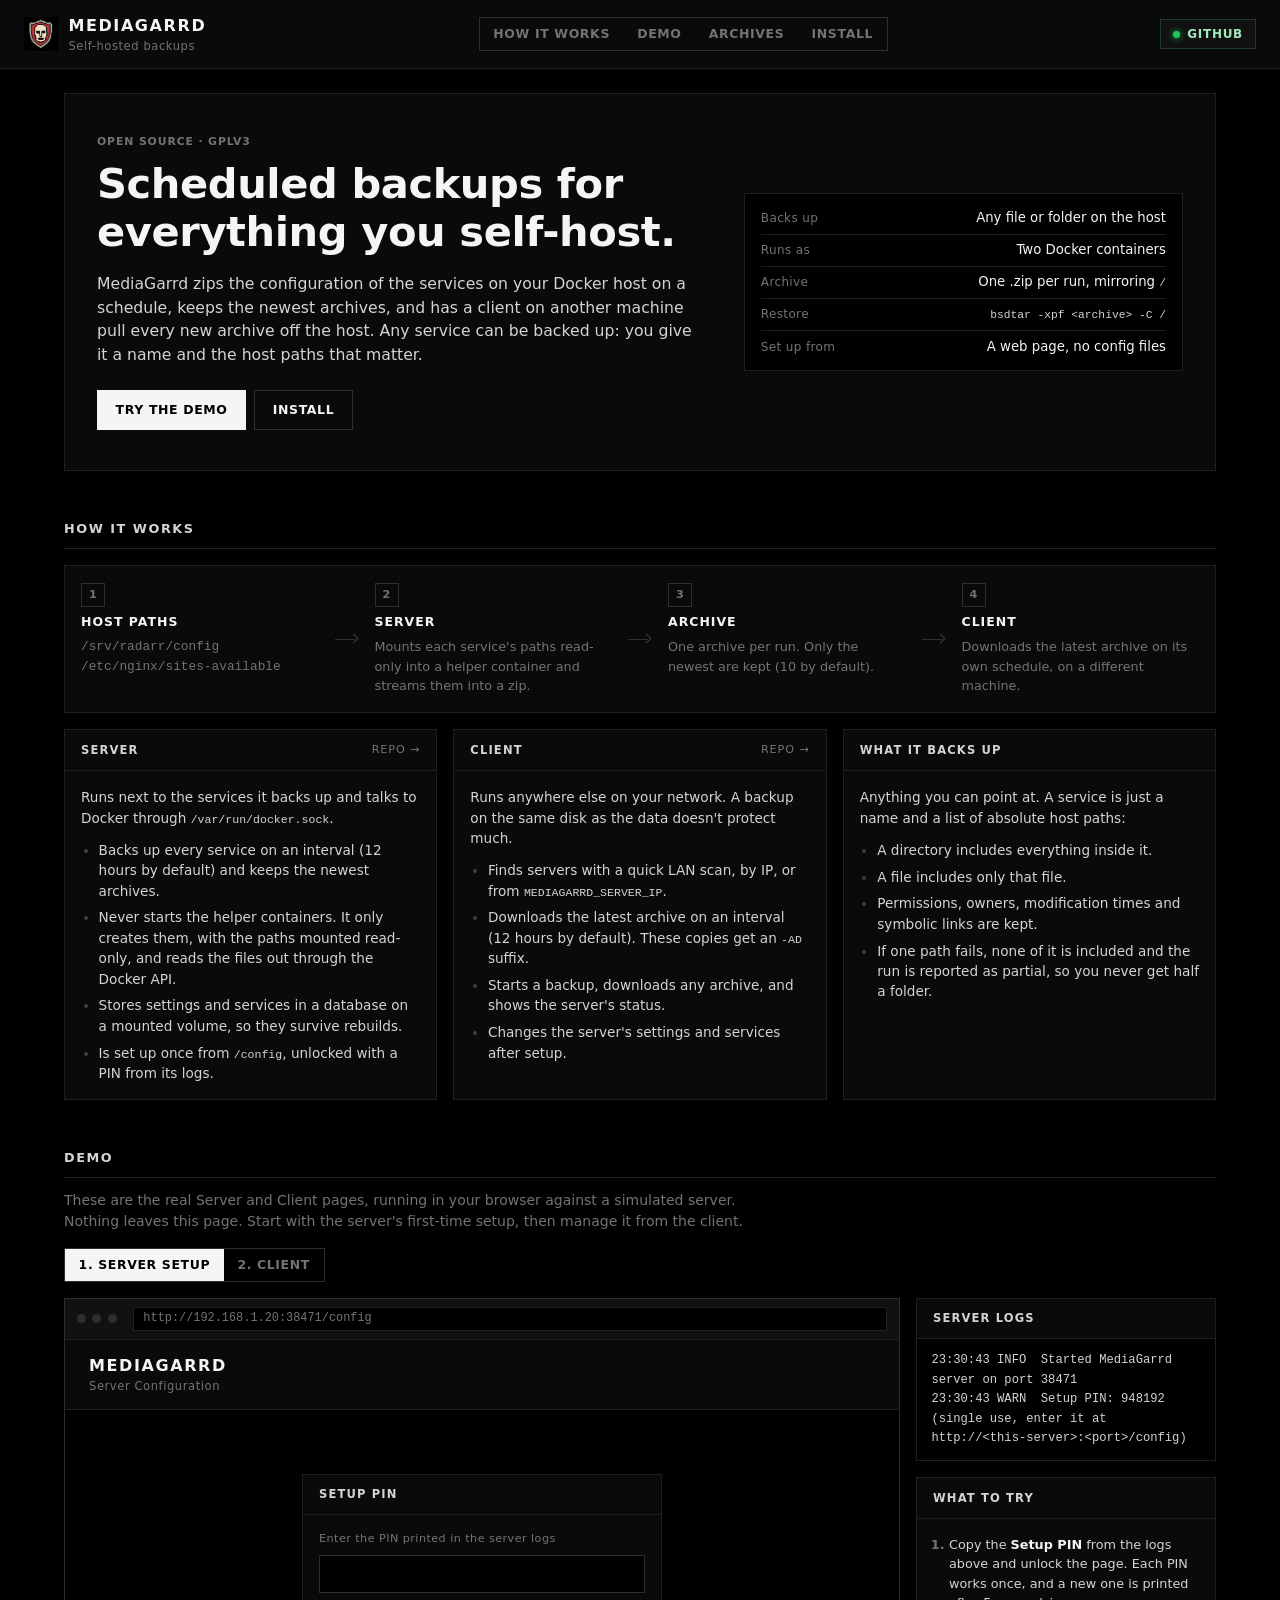
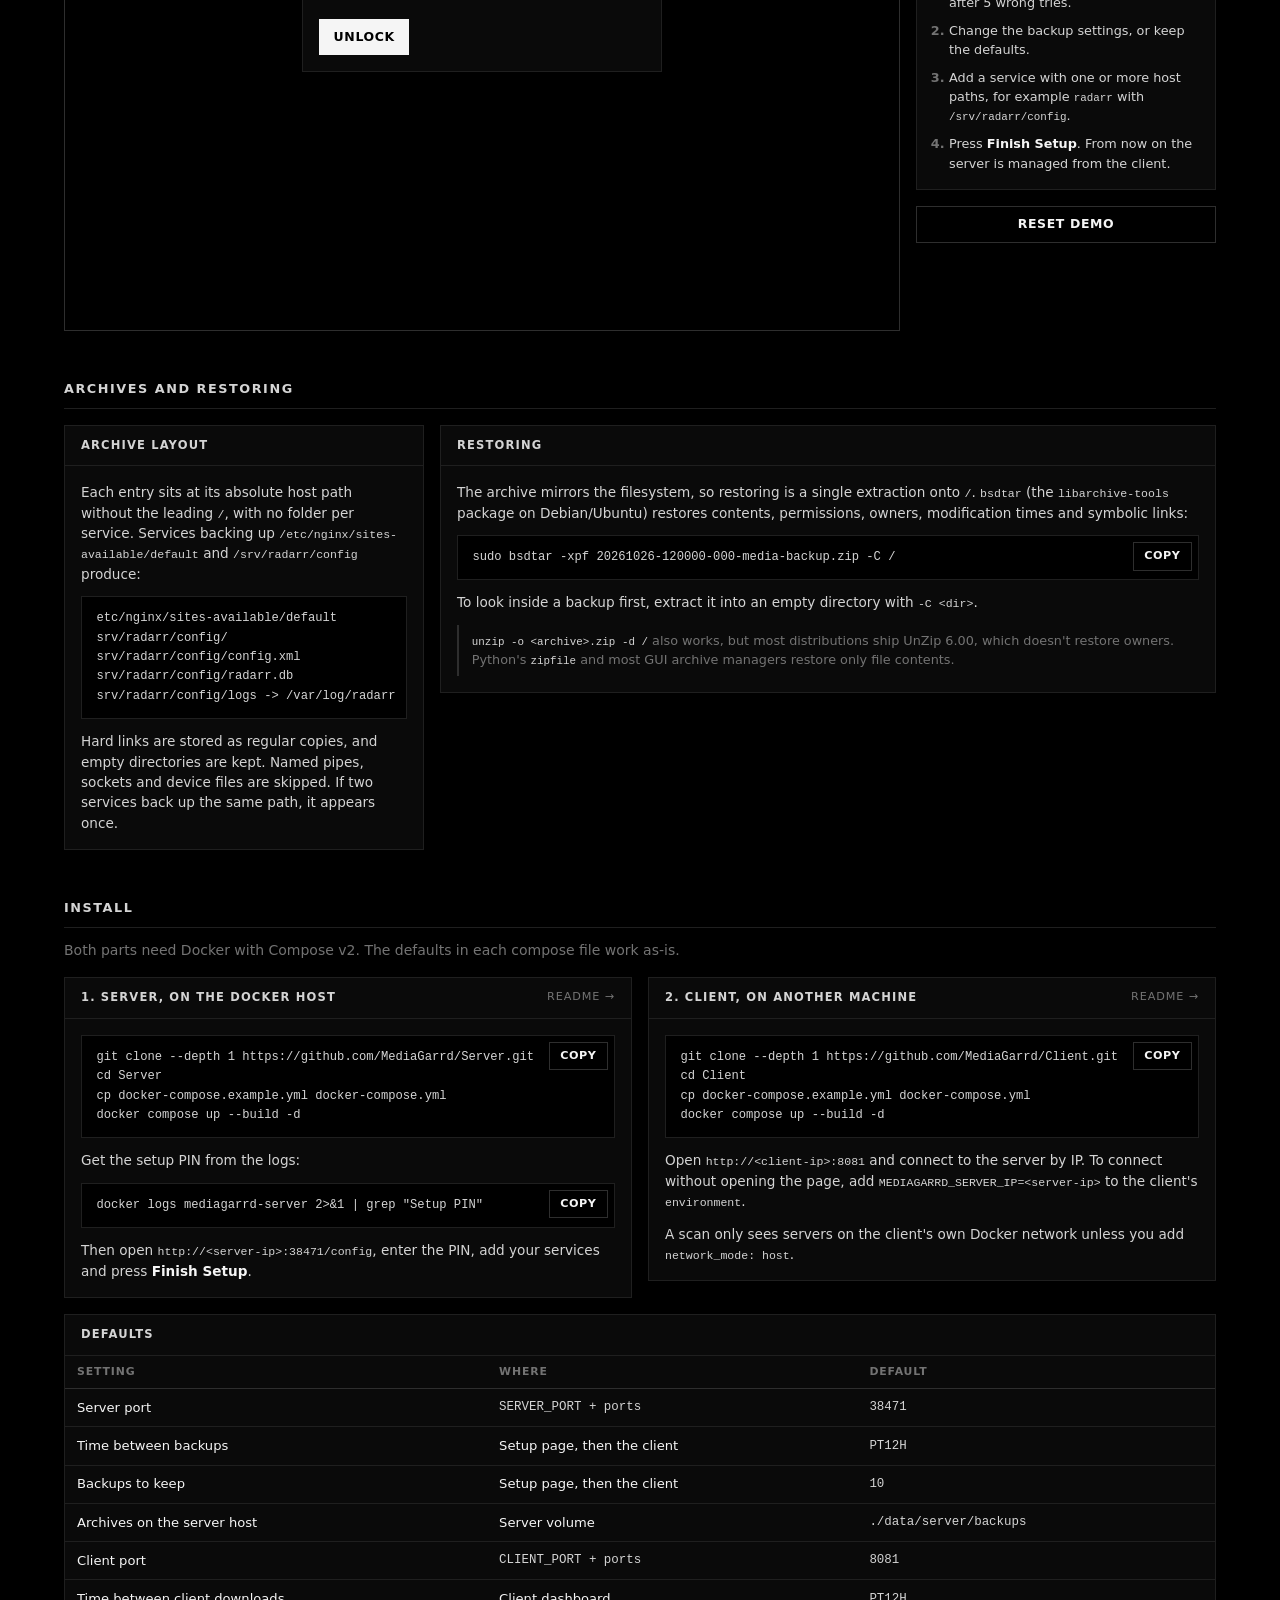
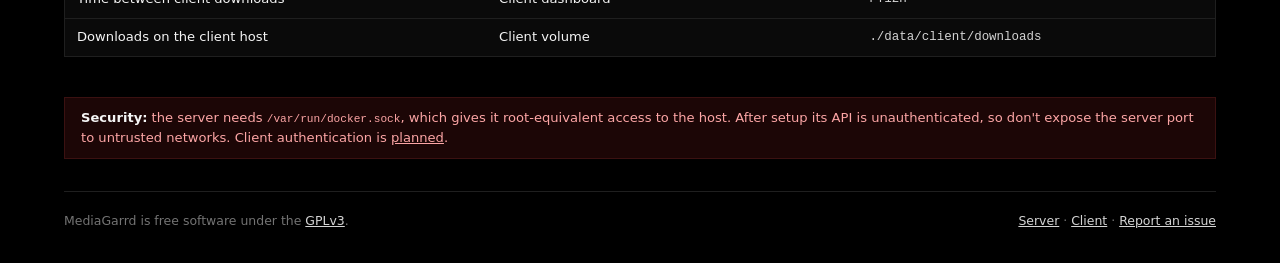
==== docs/index.html @ b9922e03 "Build out v1 of github page" ====
<!doctype html>
<html lang="en">
<head>
  <meta charset="UTF-8">
  <meta name="viewport" content="width=device-width, initial-scale=1.0">
  <title>MediaGarrd</title>
  <meta name="description" content="Scheduled, self-hosted backups for the services you run in Docker, with a client that pulls every archive off the host.">
  <link rel="icon" href="assets/mediagarrd_logo.png">
  <link rel="stylesheet" href="css/mediagarrd.css">
  <link rel="stylesheet" href="css/site.css">
  <script type="module" src="js/main.js"></script>
</head>
<body>
  <header class="topbar">
    <a class="brand brand-link" href="#top">
      <img class="brand-logo" src="assets/mediagarrd_logo.png" alt="">
      <span class="brand">
        <span class="brand-title">MediaGarrd</span>
        <span class="brand-sub">Self-hosted backups</span>
      </span>
    </a>
    <nav class="view-toggle site-nav" aria-label="Sections">
      <a href="#how">How it works</a>
      <a href="#demo">Demo</a>
      <a href="#archives">Archives</a>
      <a href="#install">Install</a>
    </nav>
    <a class="conn-badge ok" href="https://github.com/MediaGarrd">
      <span class="dot"></span>
      <span>GitHub</span>
    </a>
  </header>

  <div class="page" id="top">
    <section class="panel hero">
      <div class="hero-copy">
        <p class="section-label">Open source &middot; GPLv3</p>
        <h1>Scheduled backups for everything you self-host.</h1>
        <p class="lead">
          MediaGarrd zips the configuration of the services on your Docker host on a schedule, keeps the newest archives,
          and has a client on another machine pull every new archive off the host. Any service can be backed up:
          you give it a name and the host paths that matter.
        </p>
        <div class="button-row hero-actions">
          <a class="button" href="#demo">Try the demo</a>
          <a class="button ghost" href="#install">Install</a>
        </div>
      </div>
      <div class="hero-stats">
        <div class="stat-row"><span class="stat-key">Backs up</span><span class="stat-val">Any file or folder on the host</span></div>
        <div class="stat-row"><span class="stat-key">Runs as</span><span class="stat-val">Two Docker containers</span></div>
        <div class="stat-row"><span class="stat-key">Archive</span><span class="stat-val">One .zip per run, mirroring <code>/</code></span></div>
        <div class="stat-row"><span class="stat-key">Restore</span><span class="stat-val"><code>bsdtar -xpf &lt;archive&gt; -C /</code></span></div>
        <div class="stat-row"><span class="stat-key">Set up from</span><span class="stat-val">A web page, no config files</span></div>
      </div>
    </section>

    <h2 class="section-title" id="how">How it works</h2>
    <section class="panel flow" aria-label="Backup flow">
      <div class="flow-step">
        <span class="flow-index">1</span>
        <span class="flow-title">Host paths</span>
        <span class="flow-text td-mono">/srv/radarr/config<br>/etc/nginx/sites-available</span>
      </div>
      <div class="flow-arrow" aria-hidden="true"></div>
      <div class="flow-step">
        <span class="flow-index">2</span>
        <span class="flow-title">Server</span>
        <span class="flow-text">Mounts each service's paths read-only into a helper container and streams them into a zip.</span>
      </div>
      <div class="flow-arrow" aria-hidden="true"></div>
      <div class="flow-step">
        <span class="flow-index">3</span>
        <span class="flow-title">Archive</span>
        <span class="flow-text">One archive per run. Only the newest are kept (10 by default).</span>
      </div>
      <div class="flow-arrow" aria-hidden="true"></div>
      <div class="flow-step">
        <span class="flow-index">4</span>
        <span class="flow-title">Client</span>
        <span class="flow-text">Downloads the latest archive on its own schedule, on a different machine.</span>
      </div>
    </section>

    <div class="grid-3">
      <section class="panel">
        <div class="panel-header"><span class="panel-title">Server</span><a class="small-link" href="https://github.com/MediaGarrd/Server">Repo &rarr;</a></div>
        <div class="panel-body prose">
          <p>Runs next to the services it backs up and talks to Docker through <code>/var/run/docker.sock</code>.</p>
          <ul>
            <li>Backs up every service on an interval (12 hours by default) and keeps the newest archives.</li>
            <li>Never starts the helper containers. It only creates them, with the paths mounted read-only, and reads the files out through the Docker API.</li>
            <li>Stores settings and services in a database on a mounted volume, so they survive rebuilds.</li>
            <li>Is set up once from <code>/config</code>, unlocked with a PIN from its logs.</li>
          </ul>
        </div>
      </section>
      <section class="panel">
        <div class="panel-header"><span class="panel-title">Client</span><a class="small-link" href="https://github.com/MediaGarrd/Client">Repo &rarr;</a></div>
        <div class="panel-body prose">
          <p>Runs anywhere else on your network. A backup on the same disk as the data doesn't protect much.</p>
          <ul>
            <li>Finds servers with a quick LAN scan, by IP, or from <code>MEDIAGARRD_SERVER_IP</code>.</li>
            <li>Downloads the latest archive on an interval (12 hours by default). These copies get an <code>-AD</code> suffix.</li>
            <li>Starts a backup, downloads any archive, and shows the server's status.</li>
            <li>Changes the server's settings and services after setup.</li>
          </ul>
        </div>
      </section>
      <section class="panel">
        <div class="panel-header"><span class="panel-title">What it backs up</span></div>
        <div class="panel-body prose">
          <p>Anything you can point at. A service is just a name and a list of absolute host paths:</p>
          <ul>
            <li>A directory includes everything inside it.</li>
            <li>A file includes only that file.</li>
            <li>Permissions, owners, modification times and symbolic links are kept.</li>
            <li>If one path fails, none of it is included and the run is reported as partial, so you never get half a folder.</li>
          </ul>
        </div>
      </section>
    </div>

    <h2 class="section-title" id="demo">Demo</h2>
    <p class="section-intro">
      These are the real Server and Client pages, running in your browser against a simulated server. Nothing leaves this page.
      Start with the server's first-time setup, then manage it from the client.
    </p>

    <div class="demo-tabs view-toggle" role="tablist" aria-label="Demo">
      <button type="button" role="tab" data-demo-tab="setup" aria-pressed="true">1. Server Setup</button>
      <button type="button" role="tab" data-demo-tab="client" aria-pressed="false">2. Client</button>
    </div>

    <div class="demo-layout">
      <div class="demo-window">
        <div class="window-chrome"><span></span><span></span><span></span><code data-window-url>http://192.168.1.20:38471/config</code></div>

        <div class="demo-screen" data-demo="setup" id="setupDemo">
          <header class="topbar">
            <div class="brand">
              <span class="brand-title">MediaGarrd</span>
              <span class="brand-sub">Server Configuration</span>
            </div>
          </header>

          <div class="demo-body">
            <section class="panel pin-panel" data-pin>
              <div class="panel-header"><span class="panel-title">Setup PIN</span></div>
              <form class="panel-body">
                <div class="field-group">
                  <label class="field-label" for="pin">Enter the PIN printed in the server logs</label>
                  <input id="pin" name="pin" inputmode="numeric" autocomplete="off" pattern="[0-9]{6}" maxlength="6" title="The 6-digit PIN from the server logs" required>
                  <p class="note error-text" data-error></p>
                </div>
                <button type="submit">Unlock</button>
              </form>
            </section>

            <div data-setup-workspace hidden>
              <div class="banner" data-banner role="status"></div>
              <section class="panel" data-finished hidden>
                <div class="panel-body">
                  <p class="note">This is where the server's web page stops. From here on you manage it from the client, on another machine.</p>
                  <div class="button-row"><button type="button" data-open-client>Continue to the Client</button></div>
                </div>
              </section>
              <div class="workspace" data-setup-content>
                <div class="stack">
                  <section class="panel" data-settings></section>
                  <section class="panel" data-finish>
                    <div class="panel-header"><span class="panel-title">Finish Setup</span></div>
                    <div class="panel-body">
                      <p class="note">Once finished, this page is disabled. Later changes go through the API or the MediaGarrd Client.</p>
                      <div class="button-row"><button type="button">Finish Setup</button></div>
                    </div>
                  </section>
                </div>
                <section class="panel" data-services></section>
              </div>
            </div>
          </div>
        </div>

        <div class="demo-screen" data-demo="client" id="clientDemo" hidden>
          <header class="topbar">
            <div class="brand">
              <span class="brand-title">MediaGarrd</span>
              <span class="brand-sub">Client Dashboard</span>
            </div>
            <nav class="view-toggle" aria-label="View">
              <button type="button" data-view-link="dashboard" aria-pressed="true">Dashboard</button>
              <button type="button" data-view-link="config" aria-pressed="false">Server Config</button>
            </nav>
            <div class="conn-badge" data-badge>
              <span class="dot"></span>
              <span data-label>Not Connected</span>
            </div>
          </header>

          <div class="demo-body">
            <div class="banner" data-banner role="status"></div>

            <div class="workspace" data-view="dashboard">
              <section class="panel" data-connection>
                <div class="panel-header"><span class="panel-title">Server Connection</span></div>
                <form class="panel-body" data-ip-form>
                  <div class="section-label">Connect by IP</div>
                  <div class="field-group">
                    <div class="input-row-2">
                      <input name="ip" type="text" placeholder="192.168.1.20" aria-label="Server IP" required>
                      <input name="port" type="number" min="1" max="65535" placeholder="Port" aria-label="Server port">
                    </div>
                  </div>
                  <button type="submit" class="full">Connect to IP</button>
                </form>
                <div class="panel-body">
                  <div class="section-label">Known Servers</div>
                  <div class="field-group">
                    <select aria-label="Known servers" data-known></select>
                  </div>
                  <button type="button" class="full ghost" data-connect-known>Connect to Selected</button>
                </div>
                <div class="panel-body">
                  <div class="section-label">Network Discovery</div>
                  <button type="button" class="full ghost" data-discover>Scan Local Network</button>
                  <div class="scan-bar" aria-hidden="true" data-scan-bar><span></span></div>
                  <p class="note" data-scan-note>Last scan: not run yet.</p>
                </div>
              </section>

              <section class="panel" data-status>
                <div class="panel-header"><span class="panel-title">Server Status</span></div>
                <div class="panel-body">
                  <p class="empty-state" data-no-server>No server connected.</p>
                  <div data-details hidden>
                    <div class="server-url" data-url></div>
                    <div class="stat-row"><span class="stat-key">Backup Interval</span><span class="stat-val" data-interval>—</span></div>
                    <div class="stat-row"><span class="stat-key">Retention</span><span class="stat-val" data-retention>—</span></div>
                    <div class="stat-row"><span class="stat-key">State</span><span class="stat-val"><span class="tag" data-state>Idle</span></span></div>
                  </div>
                </div>
                <div class="panel-body">
                  <div class="section-label">Actions</div>
                  <div class="button-row">
                    <button type="button" class="action-btn" data-run>
                      <span class="btn-label">Run Backup Now</span>
                      <span class="btn-progress indeterminate" aria-hidden="true"></span>
                    </button>
                    <button type="button" class="ghost action-btn" data-pickup>
                      <span class="btn-label">Download Latest</span>
                      <span class="btn-progress" aria-hidden="true"><span class="btn-progress-fill"></span></span>
                    </button>
                  </div>
                </div>
                <form class="panel-body" data-pickup-form>
                  <div class="section-label">Client Pickup Interval</div>
                  <div class="field-group">
                    <label class="field-label" for="pickupMinutes">Minutes between automatic downloads of the latest backup</label>
                    <input id="pickupMinutes" name="minutes" type="number" min="1" step="1" value="720" required>
                  </div>
                  <button type="submit" class="full ghost">Save Pickup Interval</button>
                </form>
              </section>

              <section class="panel wide" data-backups>
                <div class="panel-header">
                  <span class="panel-title">Backup Archives</span>
                  <button type="button" class="ghost small" data-refresh>Refresh</button>
                </div>
                <div class="table-scroll">
                  <table>
                    <thead>
                      <tr>
                        <th class="sortable" data-sort-key="fileName">File <span class="sort-indicator"></span></th>
                        <th class="sortable" data-sort-key="sizeBytes">Size <span class="sort-indicator"></span></th>
                        <th class="sortable" data-sort-key="createdAt">Created <span class="sort-indicator"></span></th>
                        <th class="actions-cell">Get</th>
                      </tr>
                    </thead>
                    <tbody></tbody>
                  </table>
                </div>
                <p class="empty-state" data-empty>No backups loaded. Connect to a server to view archives.</p>
              </section>
            </div>

            <div data-view="config" hidden>
              <section class="panel" data-unavailable hidden>
                <p class="empty-state" data-reason></p>
              </section>
              <div class="workspace" data-config-content hidden>
                <section class="panel" data-settings></section>
                <section class="panel" data-services></section>
              </div>
            </div>
          </div>
        </div>
      </div>

      <aside class="demo-side">
        <section class="panel">
          <div class="panel-header"><span class="panel-title">Server Logs</span></div>
          <pre class="terminal" data-log></pre>
        </section>
        <section class="panel">
          <div class="panel-header"><span class="panel-title">What to try</span></div>
          <ol class="panel-body steps" data-steps="setup">
            <li>Copy the <strong>Setup PIN</strong> from the logs above and unlock the page. Each PIN works once, and a new one is printed after 5 wrong tries.</li>
            <li>Change the backup settings, or keep the defaults.</li>
            <li>Add a service with one or more host paths, for example <code>radarr</code> with <code>/srv/radarr/config</code>.</li>
            <li>Press <strong>Finish Setup</strong>. From now on the server is managed from the client.</li>
          </ol>
          <ol class="panel-body steps" data-steps="client" hidden>
            <li>Press <strong>Scan Local Network</strong>, or connect to <code>192.168.1.20</code> by IP.</li>
            <li><strong>Run Backup Now</strong> and watch a new archive appear.</li>
            <li>Download an archive with <strong>&darr;</strong> or <strong>Download Latest</strong>.</li>
            <li>Open <strong>Server Config</strong> to change settings or services after setup.</li>
            <li>Skip ahead in time below to see scheduled backups and pickups.</li>
          </ol>
        </section>
        <section class="panel" data-example-setup hidden>
          <div class="panel-header"><span class="panel-title">Server Not Set Up</span></div>
          <div class="panel-body">
            <p class="note">The server only accepts changes from the client after its first-time setup. Finish it in step 1, or skip it:</p>
            <div class="button-row"><button type="button" class="ghost">Use Example Setup</button></div>
          </div>
        </section>
        <section class="panel" data-client-only hidden>
          <div class="panel-header">
            <span class="panel-title">Client Downloads</span>
            <button type="button" class="ghost small" data-fast-forward>Skip 12 Hours</button>
          </div>
          <div class="panel-body">
            <p class="note downloads-path">/var/lib/mediagarrd/downloads</p>
            <ul class="downloads td-mono" data-downloads></ul>
          </div>
        </section>
        <button type="button" class="ghost full" data-reset>Reset Demo</button>
      </aside>
    </div>

    <template id="settingsTemplate">
      <div class="panel-header"><span class="panel-title">Backup Settings</span></div>
      <form class="panel-body">
        <div class="field-group">
          <label class="field-label">Backup location inside the server container
            <input name="backupLocation" pattern="/.*" title="An absolute path starting with /" required>
          </label>
          <p class="note">Must be on a mounted volume, otherwise archives are lost when the server container is recreated.</p>
        </div>
        <div class="field-group">
          <label class="field-label">Hours between backups
            <input name="intervalHours" type="number" min="0.25" step="0.25" required>
          </label>
        </div>
        <div class="field-group">
          <label class="field-label">Backups to keep
            <input name="retentionCount" type="number" min="1" step="1" required>
          </label>
        </div>
        <div class="button-row"><button type="submit">Save Settings</button></div>
      </form>
    </template>

    <template id="servicesTemplate">
      <div class="panel-header"><span class="panel-title" data-form-title>Add Service</span></div>
      <form class="panel-body">
        <div class="field-group">
          <label class="field-label">Name
            <input name="name" placeholder="radarr" pattern="[A-Za-z0-9][A-Za-z0-9_.\-]{0,63}" title="Up to 64 letters, digits, '.', '_' or '-', starting with a letter or digit" required>
          </label>
        </div>
        <div class="field-group">
          <span class="field-label">Host paths to back up</span>
          <div class="field-group" data-paths></div>
          <button type="button" class="ghost" data-add-path>+ Add Path</button>
        </div>
        <div class="button-row">
          <button type="submit">Save Service</button>
          <button type="button" class="ghost" data-cancel hidden>Cancel</button>
        </div>
      </form>
      <div class="panel-header"><span class="panel-title">Configured Services</span></div>
      <div class="table-scroll">
        <table>
          <thead><tr><th>Name</th><th>Paths</th><th></th></tr></thead>
          <tbody></tbody>
        </table>
      </div>
      <p class="empty-state" data-empty>No services configured yet.</p>
    </template>

    <template id="pathTemplate">
      <div class="input-row">
        <input name="path" placeholder="/srv/appdata/radarr/config" pattern="/.+" title="An absolute host path starting with /" aria-label="Host path" required>
        <button type="button" class="ghost" title="Remove path">&times;</button>
      </div>
    </template>

    <template id="serviceRowTemplate">
      <tr>
        <td data-name></td>
        <td class="td-mono" data-paths></td>
        <td class="actions-cell">
          <button type="button" class="ghost" data-edit>Edit</button>
          <button type="button" class="danger" data-remove>Remove</button>
        </td>
      </tr>
    </template>

    <template id="backupRowTemplate">
      <tr>
        <td class="td-mono" data-file></td>
        <td data-size></td>
        <td class="td-muted" data-created></td>
        <td class="actions-cell"><button type="button" class="ghost icon-btn" title="Download this backup">↓</button></td>
      </tr>
    </template>

    <h2 class="section-title" id="archives">Archives and restoring</h2>
    <div class="workspace">
      <section class="panel">
        <div class="panel-header"><span class="panel-title">Archive Layout</span></div>
        <div class="panel-body prose">
          <p>Each entry sits at its absolute host path without the leading <code>/</code>, with no folder per service. Services backing up <code>/etc/nginx/sites-available/default</code> and <code>/srv/radarr/config</code> produce:</p>
<pre class="terminal">etc/nginx/sites-available/default
srv/radarr/config/
srv/radarr/config/config.xml
srv/radarr/config/radarr.db
srv/radarr/config/logs -&gt; /var/log/radarr</pre>
          <p>Hard links are stored as regular copies, and empty directories are kept. Named pipes, sockets and device files are skipped. If two services back up the same path, it appears once.</p>
        </div>
      </section>
      <section class="panel">
        <div class="panel-header"><span class="panel-title">Restoring</span></div>
        <div class="panel-body prose">
          <p>The archive mirrors the filesystem, so restoring is a single extraction onto <code>/</code>. <code>bsdtar</code> (the <code>libarchive-tools</code> package on Debian/Ubuntu) restores contents, permissions, owners, modification times and symbolic links:</p>
          <div class="code-block"><pre class="terminal">sudo bsdtar -xpf 20261026-120000-000-media-backup.zip -C /</pre><button type="button" class="ghost small" data-copy>Copy</button></div>
          <p>To look inside a backup first, extract it into an empty directory with <code>-C &lt;dir&gt;</code>.</p>
          <div class="callout">
            <code>unzip -o &lt;archive&gt;.zip -d /</code> also works, but most distributions ship UnZip 6.00, which doesn't restore owners. Python's <code>zipfile</code> and most GUI archive managers restore only file contents.
          </div>
        </div>
      </section>
    </div>

    <h2 class="section-title" id="install">Install</h2>
    <p class="section-intro">Both parts need Docker with Compose v2. The defaults in each compose file work as-is.</p>
    <div class="workspace even">
      <section class="panel">
        <div class="panel-header"><span class="panel-title">1. Server, on the Docker host</span><a class="small-link" href="https://github.com/MediaGarrd/Server#readme">README &rarr;</a></div>
        <div class="panel-body prose">
          <div class="code-block"><pre class="terminal">git clone --depth 1 https://github.com/MediaGarrd/Server.git
cd Server
cp docker-compose.example.yml docker-compose.yml
docker compose up --build -d</pre><button type="button" class="ghost small" data-copy>Copy</button></div>
          <p>Get the setup PIN from the logs:</p>
          <div class="code-block"><pre class="terminal">docker logs mediagarrd-server 2>&amp;1 | grep "Setup PIN"</pre><button type="button" class="ghost small" data-copy>Copy</button></div>
          <p>Then open <code>http://&lt;server-ip&gt;:38471/config</code>, enter the PIN, add your services and press <strong>Finish Setup</strong>.</p>
        </div>
      </section>
      <section class="panel">
        <div class="panel-header"><span class="panel-title">2. Client, on another machine</span><a class="small-link" href="https://github.com/MediaGarrd/Client#readme">README &rarr;</a></div>
        <div class="panel-body prose">
          <div class="code-block"><pre class="terminal">git clone --depth 1 https://github.com/MediaGarrd/Client.git
cd Client
cp docker-compose.example.yml docker-compose.yml
docker compose up --build -d</pre><button type="button" class="ghost small" data-copy>Copy</button></div>
          <p>Open <code>http://&lt;client-ip&gt;:8081</code> and connect to the server by IP. To connect without opening the page, add <code>MEDIAGARRD_SERVER_IP=&lt;server-ip&gt;</code> to the client's <code>environment</code>.</p>
          <p>A scan only sees servers on the client's own Docker network unless you add <code>network_mode: host</code>.</p>
        </div>
      </section>
      <section class="panel wide">
        <div class="panel-header"><span class="panel-title">Defaults</span></div>
        <div class="table-scroll">
          <table>
            <thead><tr><th>Setting</th><th>Where</th><th>Default</th></tr></thead>
            <tbody>
              <tr><td>Server port</td><td class="td-mono">SERVER_PORT + ports</td><td class="td-mono">38471</td></tr>
              <tr><td>Time between backups</td><td>Setup page, then the client</td><td class="td-mono">PT12H</td></tr>
              <tr><td>Backups to keep</td><td>Setup page, then the client</td><td class="td-mono">10</td></tr>
              <tr><td>Archives on the server host</td><td>Server volume</td><td class="td-mono">./data/server/backups</td></tr>
              <tr><td>Client port</td><td class="td-mono">CLIENT_PORT + ports</td><td class="td-mono">8081</td></tr>
              <tr><td>Time between client downloads</td><td>Client dashboard</td><td class="td-mono">PT12H</td></tr>
              <tr><td>Downloads on the client host</td><td>Client volume</td><td class="td-mono">./data/client/downloads</td></tr>
            </tbody>
          </table>
        </div>
      </section>
    </div>

    <div class="banner visible security">
      <strong>Security:</strong> the server needs <code>/var/run/docker.sock</code>, which gives it root-equivalent access to the host.
      After setup its API is unauthenticated, so don't expose the server port to untrusted networks.
      Client authentication is <a href="https://github.com/MediaGarrd/Client/issues/8">planned</a>.
    </div>

    <footer class="site-footer">
      <span>MediaGarrd is free software under the <a href="https://github.com/MediaGarrd/MediaGarrd/blob/main/LICENSE">GPLv3</a>.</span>
      <span>
        <a href="https://github.com/MediaGarrd/Server">Server</a> &middot;
        <a href="https://github.com/MediaGarrd/Client">Client</a> &middot;
        <a href="https://github.com/MediaGarrd/Server/issues">Report an issue</a>
      </span>
    </footer>
  </div>
</body>
</html>
---- docs/css/mediagarrd.css ----
:root {
  --bg: #000;
  --surface: #0a0a0a;
  --surface-raised: #111;
  --ink: #f5f5f5;
  --muted: #737373;
  --subtle: #404040;
  --border: #1f1f1f;
  --border-mid: #2e2e2e;
  --accent: #f5f5f5;
  --accent-dim: #d4d4d4;
  --ok: #22c55e;
  --warn: #ef4444;
  --mono: "JetBrains Mono", "Fira Code", ui-monospace, monospace;
}

*, *::before, *::after { box-sizing: border-box; margin: 0; padding: 0; }

body {
  font-family: "Space Grotesk", "Inter", "Avenir Next", ui-sans-serif, system-ui, sans-serif;
  background: var(--bg);
  color: var(--ink);
  min-height: 100vh;
  font-size: 14px;
  line-height: 1.5;
}

[hidden] { display: none !important; }

.topbar {
  display: flex;
  align-items: center;
  justify-content: space-between;
  gap: 1rem;
  flex-wrap: wrap;
  padding: 0.85rem 1.5rem;
  border-bottom: 1px solid var(--border);
  background: var(--surface);
  position: sticky;
  top: 0;
  z-index: 10;
}

.brand { display: flex; flex-direction: column; }
.brand-title { font-size: 1rem; font-weight: 700; letter-spacing: 0.1em; text-transform: uppercase; }
.brand-sub { font-size: 0.72rem; color: var(--muted); letter-spacing: 0.05em; }

.view-toggle { display: flex; border: 1px solid var(--border-mid); }
.view-toggle button { background: transparent; color: var(--muted); border: none; padding: 0.4rem 0.85rem; }
.view-toggle button:hover { background: var(--surface-raised); color: var(--ink); }
.view-toggle button[aria-pressed="true"] { background: var(--accent); color: #000; }

.conn-badge {
  display: flex;
  align-items: center;
  gap: 0.45rem;
  padding: 0.32rem 0.75rem;
  border: 1px solid var(--border-mid);
  font-size: 0.75rem;
  font-weight: 600;
  text-transform: uppercase;
  letter-spacing: 0.06em;
  color: var(--muted);
  background: var(--surface-raised);
  white-space: nowrap;
}
.conn-badge .dot {
  width: 7px;
  height: 7px;
  border-radius: 50%;
  background: var(--subtle);
  flex-shrink: 0;
  transition: background 300ms;
}
.conn-badge.ok { color: #a3e8bc; border-color: #1e3b2a; }
.conn-badge.ok .dot { background: var(--ok); box-shadow: 0 0 6px var(--ok); }
.conn-badge.down { color: #fca5a5; border-color: #3b1111; }
.conn-badge.down .dot { background: var(--warn); box-shadow: 0 0 6px var(--warn); }
.conn-badge.checking { color: var(--accent-dim); }
.conn-badge.checking .dot { background: #a3a3a3; }

.page { max-width: 1200px; margin: 0 auto; padding: 1.5rem; animation: fadein 350ms ease; }
.workspace {
  display: grid;
  grid-template-columns: 360px 1fr;
  gap: 1rem;
  align-items: start;
}
@media (max-width: 900px) { .workspace { grid-template-columns: 1fr; } }

.panel { background: var(--surface); border: 1px solid var(--border); }
.panel.wide { grid-column: 1 / -1; }
.stack { display: flex; flex-direction: column; gap: 1rem; }
.panel-header {
  display: flex;
  align-items: center;
  justify-content: space-between;
  padding: 0.7rem 1rem;
  border-bottom: 1px solid var(--border);
}
.panel-title { font-size: 0.72rem; font-weight: 700; letter-spacing: 0.1em; text-transform: uppercase; color: var(--accent-dim); }
.panel-body { padding: 1rem; }
.panel-body + .panel-body { border-top: 1px solid var(--border); }
.section-label {
  font-size: 0.68rem;
  font-weight: 600;
  letter-spacing: 0.08em;
  text-transform: uppercase;
  color: var(--muted);
  margin-bottom: 0.6rem;
}

.field-group { display: flex; flex-direction: column; gap: 0.4rem; margin-bottom: 0.75rem; }
.field-label { font-size: 0.7rem; color: var(--muted); letter-spacing: 0.04em; }
.note { font-size: 0.72rem; color: var(--muted); margin-top: 0.45rem; }
.input-row { display: grid; grid-template-columns: 1fr auto; gap: 0.5rem; }
.input-row-2 { display: grid; grid-template-columns: 1fr 110px; gap: 0.5rem; }
.button-row { display: flex; gap: 0.5rem; flex-wrap: wrap; }
.button-row > button { flex: 1; }

input, select {
  width: 100%;
  background: var(--bg);
  color: var(--ink);
  border: 1px solid var(--border-mid);
  padding: 0.5rem 0.65rem;
  font: inherit;
  font-size: 0.85rem;
  outline: none;
  transition: border-color 150ms;
}
input:focus, select:focus { border-color: var(--subtle); }
input::placeholder { color: var(--muted); }

button {
  background: var(--accent);
  color: #000;
  border: 1px solid var(--accent);
  padding: 0.5rem 0.85rem;
  font: inherit;
  font-size: 0.78rem;
  font-weight: 700;
  letter-spacing: 0.05em;
  text-transform: uppercase;
  cursor: pointer;
  white-space: nowrap;
  transition: background 120ms, color 120ms, border-color 120ms, transform 70ms, box-shadow 120ms;
}
button:hover { background: var(--accent-dim); border-color: var(--accent-dim); }
button:active, button.clicked { transform: translateY(1px) scale(0.98); box-shadow: inset 0 0 0 2px #000; }
button:disabled { cursor: not-allowed; opacity: 0.62; transform: none; }
button.ghost { background: transparent; color: var(--ink); border-color: var(--border-mid); }
button.ghost:hover { border-color: var(--subtle); background: var(--surface-raised); }
button.danger { background: transparent; color: #fca5a5; border-color: #3b1111; }
button.danger:hover { background: #1c0606; }
button.full { width: 100%; }
button.small { padding: 0.3rem 0.65rem; font-size: 0.7rem; }

.action-btn { position: relative; overflow: hidden; }
.action-btn .btn-label { position: relative; z-index: 1; }
.btn-progress {
  position: absolute;
  left: 0;
  right: 0;
  bottom: 0;
  height: 2px;
  display: none;
  background: rgba(255, 255, 255, 0.12);
  overflow: hidden;
}
.action-btn.busy .btn-progress { display: block; }
.btn-progress.indeterminate::after {
  content: '';
  display: block;
  width: 34%;
  height: 100%;
  background: linear-gradient(90deg, transparent, rgba(255, 255, 255, 0.85), transparent);
  animation: sweep 1.1s linear infinite;
}
.btn-progress-fill {
  display: block;
  width: 0;
  height: 100%;
  background: linear-gradient(90deg, #9ca3af, #f5f5f5);
  transition: width 120ms linear;
}

.stat-row {
  display: flex;
  align-items: baseline;
  justify-content: space-between;
  padding: 0.35rem 0;
  border-bottom: 1px solid var(--border);
  font-size: 0.83rem;
}
.stat-row:last-child { border-bottom: none; }
.stat-key { color: var(--muted); font-size: 0.75rem; letter-spacing: 0.03em; }
.stat-val { font-weight: 600; text-align: right; font-variant-numeric: tabular-nums; }

.tag {
  display: inline-block;
  padding: 0.12rem 0.45rem;
  font-size: 0.7rem;
  font-weight: 700;
  letter-spacing: 0.07em;
  text-transform: uppercase;
  border: 1px solid var(--border-mid);
  color: var(--muted);
}
.tag.running { color: #a3e8bc; border-color: #1e3b2a; }

.scan-bar { display: none; height: 2px; background: var(--border); overflow: hidden; margin-top: 0.6rem; }
.scan-bar.active { display: block; }
.scan-bar > span {
  display: block;
  width: 30%;
  height: 100%;
  background: linear-gradient(90deg, transparent, var(--accent-dim), transparent);
  animation: sweep 1.1s linear infinite;
}

.server-url {
  font-family: var(--mono);
  font-size: 0.78rem;
  color: var(--accent-dim);
  word-break: break-all;
  padding: 0.4rem 0.6rem;
  background: var(--surface-raised);
  border: 1px solid var(--border);
  margin-bottom: 0.75rem;
}

table { width: 100%; border-collapse: collapse; font-size: 0.82rem; }
thead th {
  padding: 0.5rem 0.75rem;
  text-align: left;
  font-size: 0.68rem;
  font-weight: 700;
  letter-spacing: 0.08em;
  text-transform: uppercase;
  color: var(--muted);
  border-bottom: 1px solid var(--border-mid);
}
thead th.sortable { cursor: pointer; user-select: none; transition: color 120ms; white-space: nowrap; }
thead th.sortable:hover, thead th.sortable.active { color: var(--accent-dim); }
.sort-indicator { margin-left: 0.25rem; font-size: 0.65rem; color: var(--subtle); vertical-align: middle; }
thead th.sortable.active .sort-indicator { color: var(--accent-dim); }
tbody tr { border-bottom: 1px solid var(--border); transition: background 100ms; }
tbody tr:last-child { border-bottom: none; }
tbody tr:hover { background: var(--surface-raised); }
tbody td { padding: 0.55rem 0.75rem; vertical-align: middle; }
.td-mono { font-family: var(--mono); font-size: 0.78rem; color: var(--accent-dim); white-space: pre-line; word-break: break-all; }
.td-muted { color: var(--muted); }
.td-id { font-size: 0.7rem; }
.actions-cell { text-align: right; white-space: nowrap; }
.actions-cell button + button { margin-left: 0.4rem; }
.empty-state { padding: 2.5rem 1rem; text-align: center; color: var(--muted); font-size: 0.83rem; }

.icon-btn {
  min-width: 34px;
  height: 28px;
  padding: 0;
  font-size: 0.95rem;
  line-height: 1;
  font-weight: 800;
  letter-spacing: 0;
  text-transform: none;
}
.row-progress-circle {
  width: 16px;
  height: 16px;
  border-radius: 50%;
  display: inline-block;
  position: relative;
  background: conic-gradient(var(--accent-dim) var(--p, 0%), var(--border-mid) 0);
}
.row-progress-circle::after {
  content: '';
  position: absolute;
  inset: 3px;
  border-radius: 50%;
  background: var(--surface);
}

.banner {
  display: none;
  margin-bottom: 1rem;
  padding: 0.65rem 1rem;
  font-size: 0.82rem;
  background: #1c0606;
  border: 1px solid #3b1111;
  color: #fca5a5;
}
.banner.visible { display: block; }
.banner.ok { background: #06140b; border-color: #1e3b2a; color: #a3e8bc; }

@keyframes sweep {
  from { transform: translateX(-150%); }
  to { transform: translateX(420%); }
}

@keyframes fadein {
  from { opacity: 0; transform: translateY(6px); }
  to { opacity: 1; transform: translateY(0); }
}
---- docs/css/site.css ----
:root { color-scheme: dark; }

html { scroll-behavior: smooth; scroll-padding-top: 5rem; }

a { color: var(--accent-dim); }
a:hover { color: var(--ink); }
code { font-family: var(--mono); font-size: 0.85em; color: var(--accent-dim); }
strong { color: var(--ink); }

.brand-link { flex-direction: row; align-items: center; gap: 0.65rem; color: var(--ink); text-decoration: none; }
.brand-logo { width: 34px; height: 34px; }

.site-nav a {
  color: var(--muted);
  text-decoration: none;
  padding: 0.4rem 0.85rem;
  font-size: 0.78rem;
  font-weight: 700;
  letter-spacing: 0.05em;
  text-transform: uppercase;
  white-space: nowrap;
}
.site-nav a:hover { background: var(--surface-raised); color: var(--ink); }
a.conn-badge { text-decoration: none; }

.button {
  display: inline-block;
  background: var(--accent);
  color: #000;
  border: 1px solid var(--accent);
  padding: 0.6rem 1.1rem;
  font-size: 0.78rem;
  font-weight: 700;
  letter-spacing: 0.05em;
  text-transform: uppercase;
  text-decoration: none;
  transition: background 120ms, border-color 120ms;
}
.button:hover { background: var(--accent-dim); border-color: var(--accent-dim); color: #000; }
.button.ghost { background: transparent; color: var(--ink); border-color: var(--border-mid); }
.button.ghost:hover { background: var(--surface-raised); border-color: var(--subtle); }

.hero {
  display: grid;
  grid-template-columns: 1.4fr 1fr;
  gap: 2rem;
  padding: 2.5rem 2rem;
  align-items: center;
}
.hero h1 { font-size: clamp(1.8rem, 4vw, 2.6rem); line-height: 1.15; letter-spacing: -0.01em; margin-bottom: 1rem; }
.lead { color: var(--accent-dim); font-size: 0.98rem; max-width: 60ch; }
.hero-actions { margin-top: 1.5rem; }
.hero-actions .button { flex: 0 0 auto; }
.hero-stats { border: 1px solid var(--border); background: var(--bg); padding: 0.5rem 1rem; }
.hero-stats .stat-val { font-weight: 500; }

.section-title {
  font-size: 0.8rem;
  font-weight: 700;
  letter-spacing: 0.12em;
  text-transform: uppercase;
  color: var(--accent-dim);
  margin: 3rem 0 1rem;
  padding-bottom: 0.6rem;
  border-bottom: 1px solid var(--border);
}
.section-intro { color: var(--muted); margin: -0.25rem 0 1rem; max-width: 80ch; }

.flow {
  display: grid;
  grid-template-columns: 1fr auto 1fr auto 1fr auto 1fr;
  align-items: stretch;
  margin-bottom: 1rem;
}
.flow-step { display: flex; flex-direction: column; gap: 0.35rem; padding: 1.1rem 1rem; }
.flow-index {
  width: 1.5rem;
  height: 1.5rem;
  display: grid;
  place-items: center;
  border: 1px solid var(--border-mid);
  font-size: 0.7rem;
  font-weight: 700;
  color: var(--muted);
}
.flow-title { font-weight: 700; text-transform: uppercase; letter-spacing: 0.08em; font-size: 0.78rem; }
.flow-text { color: var(--muted); font-size: 0.8rem; }
.flow-arrow { width: 1.5rem; position: relative; }
.flow-arrow::before { content: ''; position: absolute; top: 50%; left: 0; right: 4px; height: 1px; background: var(--border-mid); }
.flow-arrow::after {
  content: '';
  position: absolute;
  top: calc(50% - 4px);
  right: 2px;
  width: 7px;
  height: 7px;
  border-top: 1px solid var(--subtle);
  border-right: 1px solid var(--subtle);
  transform: rotate(45deg);
}

.grid-3 { display: grid; grid-template-columns: repeat(3, 1fr); gap: 1rem; }
.small-link { font-size: 0.7rem; text-transform: uppercase; letter-spacing: 0.08em; text-decoration: none; color: var(--muted); }

.prose { color: var(--accent-dim); font-size: 0.85rem; }
.prose p + p, .prose p + ul, .prose p + .code-block, .prose .code-block + p, .prose pre + p, .prose p + pre, .prose p + .callout { margin-top: 0.75rem; }
.prose ul { padding-left: 1.1rem; display: flex; flex-direction: column; gap: 0.4rem; margin-top: 0.6rem; }
.prose li::marker { color: var(--subtle); }

.terminal {
  font-family: var(--mono);
  font-size: 0.76rem;
  line-height: 1.6;
  color: var(--accent-dim);
  background: var(--bg);
  border: 1px solid var(--border);
  padding: 0.75rem 0.9rem;
  overflow-x: auto;
  white-space: pre;
}
.code-block { position: relative; }
.code-block .terminal { padding-right: 4.5rem; }
.code-block [data-copy] { position: absolute; top: 0.45rem; right: 0.45rem; }
.callout { border-left: 2px solid var(--border-mid); padding: 0.4rem 0 0.4rem 0.8rem; color: var(--muted); font-size: 0.8rem; }

.demo-tabs { display: inline-flex; margin-bottom: 1rem; }
.demo-layout { display: grid; grid-template-columns: minmax(0, 1fr) 300px; gap: 1rem; align-items: start; }
.demo-window { border: 1px solid var(--border-mid); background: var(--bg); min-width: 0; }
.window-chrome {
  display: flex;
  align-items: center;
  gap: 0.4rem;
  padding: 0.5rem 0.75rem;
  border-bottom: 1px solid var(--border);
  background: var(--surface-raised);
}
.window-chrome > span { width: 9px; height: 9px; border-radius: 50%; background: var(--border-mid); }
.window-chrome code {
  margin-left: 0.6rem;
  flex: 1;
  min-width: 0;
  overflow: hidden;
  text-overflow: ellipsis;
  white-space: nowrap;
  background: var(--bg);
  border: 1px solid var(--border);
  padding: 0.15rem 0.6rem;
  color: var(--muted);
}
.demo-screen .topbar { position: static; }
.demo-body { padding: 1rem; min-height: 520px; }
.demo-body .workspace { grid-template-columns: minmax(0, 320px) minmax(0, 1fr); }
.pin-panel { max-width: 360px; margin: 3rem auto; }
.error-text { color: #fca5a5; }
.field-label > input { margin-top: 0.4rem; }
.table-scroll { overflow-x: auto; }

.demo-side { display: flex; flex-direction: column; gap: 1rem; }
.demo-side .terminal { border: none; max-height: 220px; overflow-y: auto; white-space: pre-wrap; word-break: break-word; }
.steps { padding-left: 2rem; display: flex; flex-direction: column; gap: 0.55rem; color: var(--accent-dim); font-size: 0.8rem; }
.steps li::marker { color: var(--muted); font-weight: 700; }
.downloads-path { margin: 0 0 0.5rem; }
.downloads { list-style: none; display: flex; flex-direction: column; gap: 0.3rem; font-size: 0.72rem; }
.downloads li { display: flex; justify-content: space-between; gap: 0.5rem; }
.downloads li span:last-child { color: var(--muted); white-space: nowrap; }
.downloads li.fresh { animation: fadein 350ms ease; color: #a3e8bc; }
.downloads .empty { color: var(--muted); font-family: inherit; }

.workspace.even { grid-template-columns: repeat(2, minmax(0, 1fr)); }
.workspace > *, .grid-3 > * { min-width: 0; }

.banner.security { margin-top: 2.5rem; display: block; }
.banner.security code { color: inherit; }
.banner.security a { color: inherit; }

.site-footer {
  display: flex;
  justify-content: space-between;
  flex-wrap: wrap;
  gap: 0.75rem;
  margin-top: 2rem;
  padding: 1.25rem 0 0.5rem;
  border-top: 1px solid var(--border);
  color: var(--muted);
  font-size: 0.78rem;
}

@media (max-width: 1100px) {
  .demo-layout { grid-template-columns: 1fr; }
  .grid-3 { grid-template-columns: 1fr; }
}

@media (max-width: 900px) {
  .hero { grid-template-columns: 1fr; padding: 1.75rem 1.25rem; }
  .flow { grid-template-columns: 1fr; }
  .flow-arrow { width: auto; height: 1.25rem; }
  .flow-arrow::before { top: 0; bottom: 4px; left: 1.75rem; right: auto; width: 1px; height: auto; }
  .flow-arrow::after { top: auto; bottom: 3px; right: auto; left: calc(1.75rem - 3px); transform: rotate(135deg); }
  .demo-body .workspace, .workspace.even { grid-template-columns: minmax(0, 1fr); }
  .site-nav { order: 3; width: 100%; overflow-x: auto; }
}

@media (max-width: 520px) {
  .page { padding: 1rem; }
  .topbar { padding: 0.75rem 1rem; }
  .site-nav { scrollbar-width: none; }
  .site-nav a { flex: 1; text-align: center; padding: 0.4rem 0.45rem; font-size: 0.68rem; }
  .demo-body { padding: 0.75rem; }
  .stat-row { flex-direction: column; gap: 0.15rem; }
  .stat-val { text-align: left; }
}
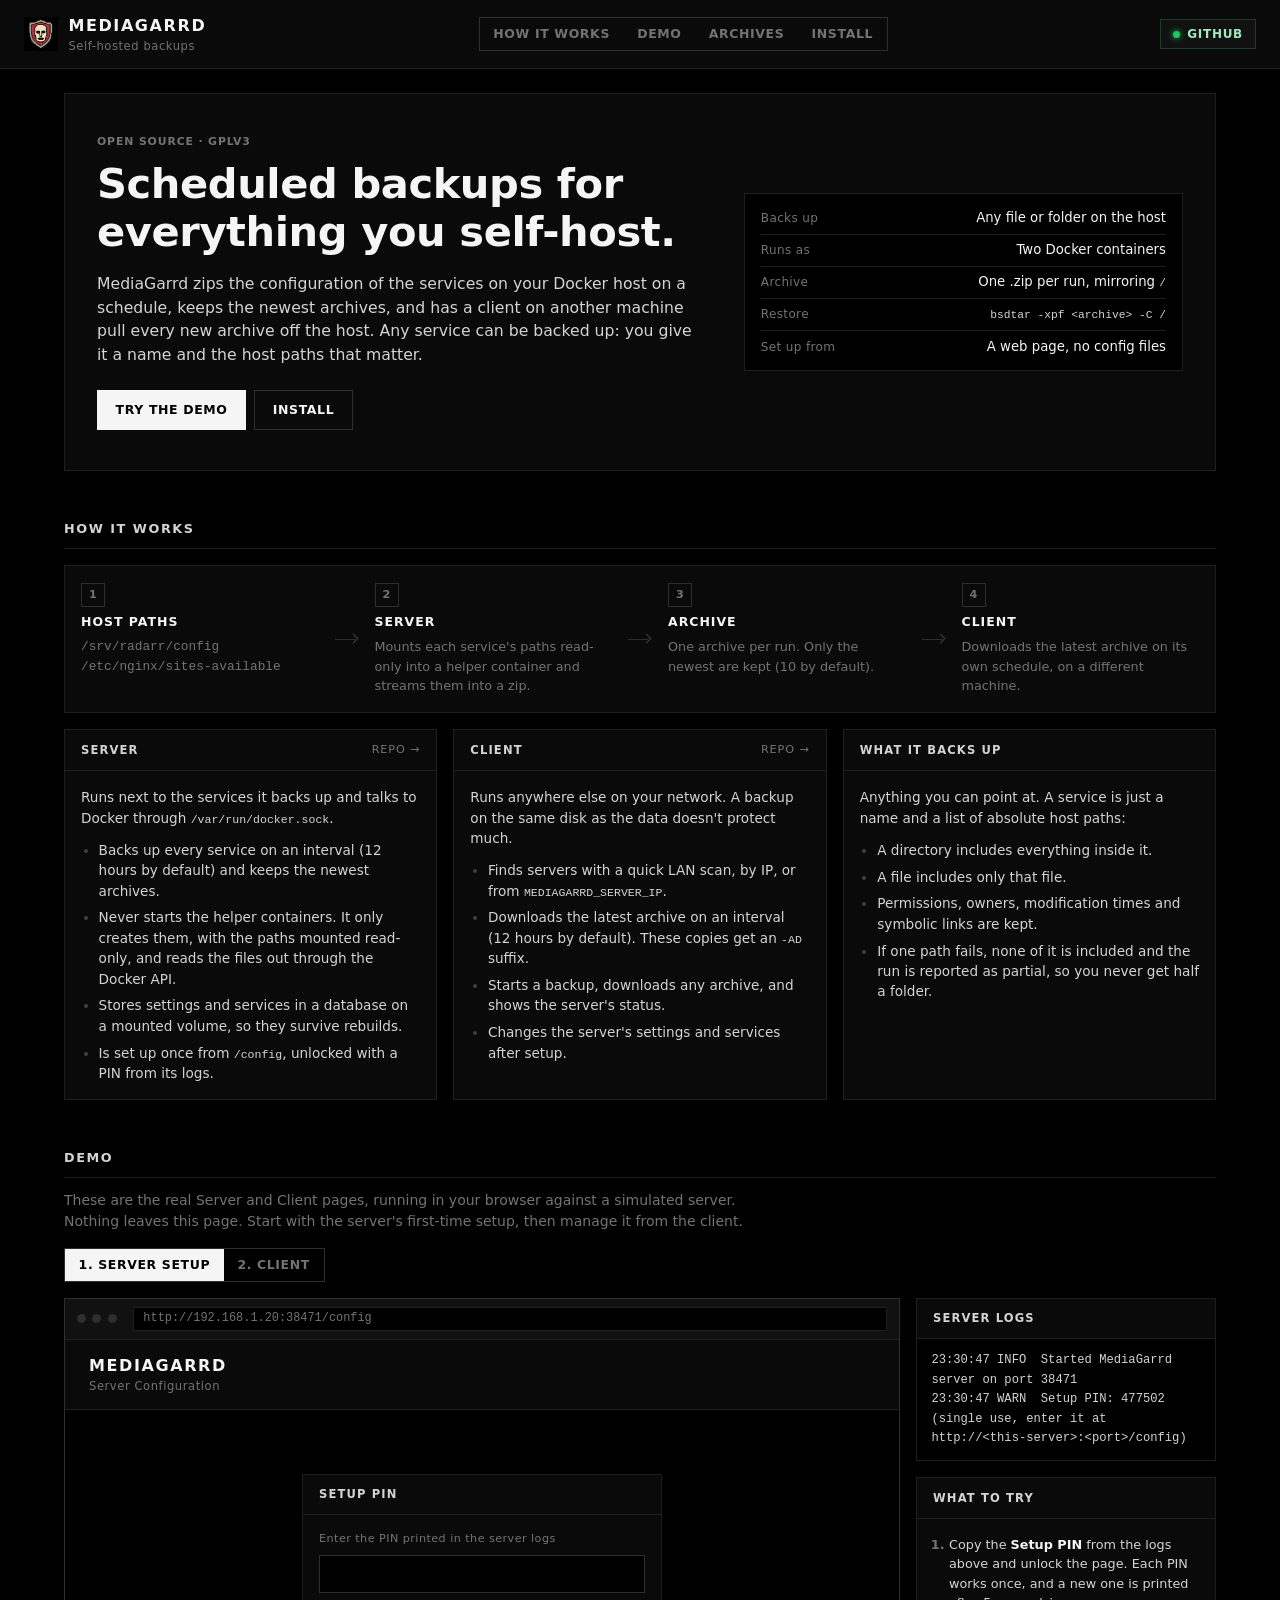
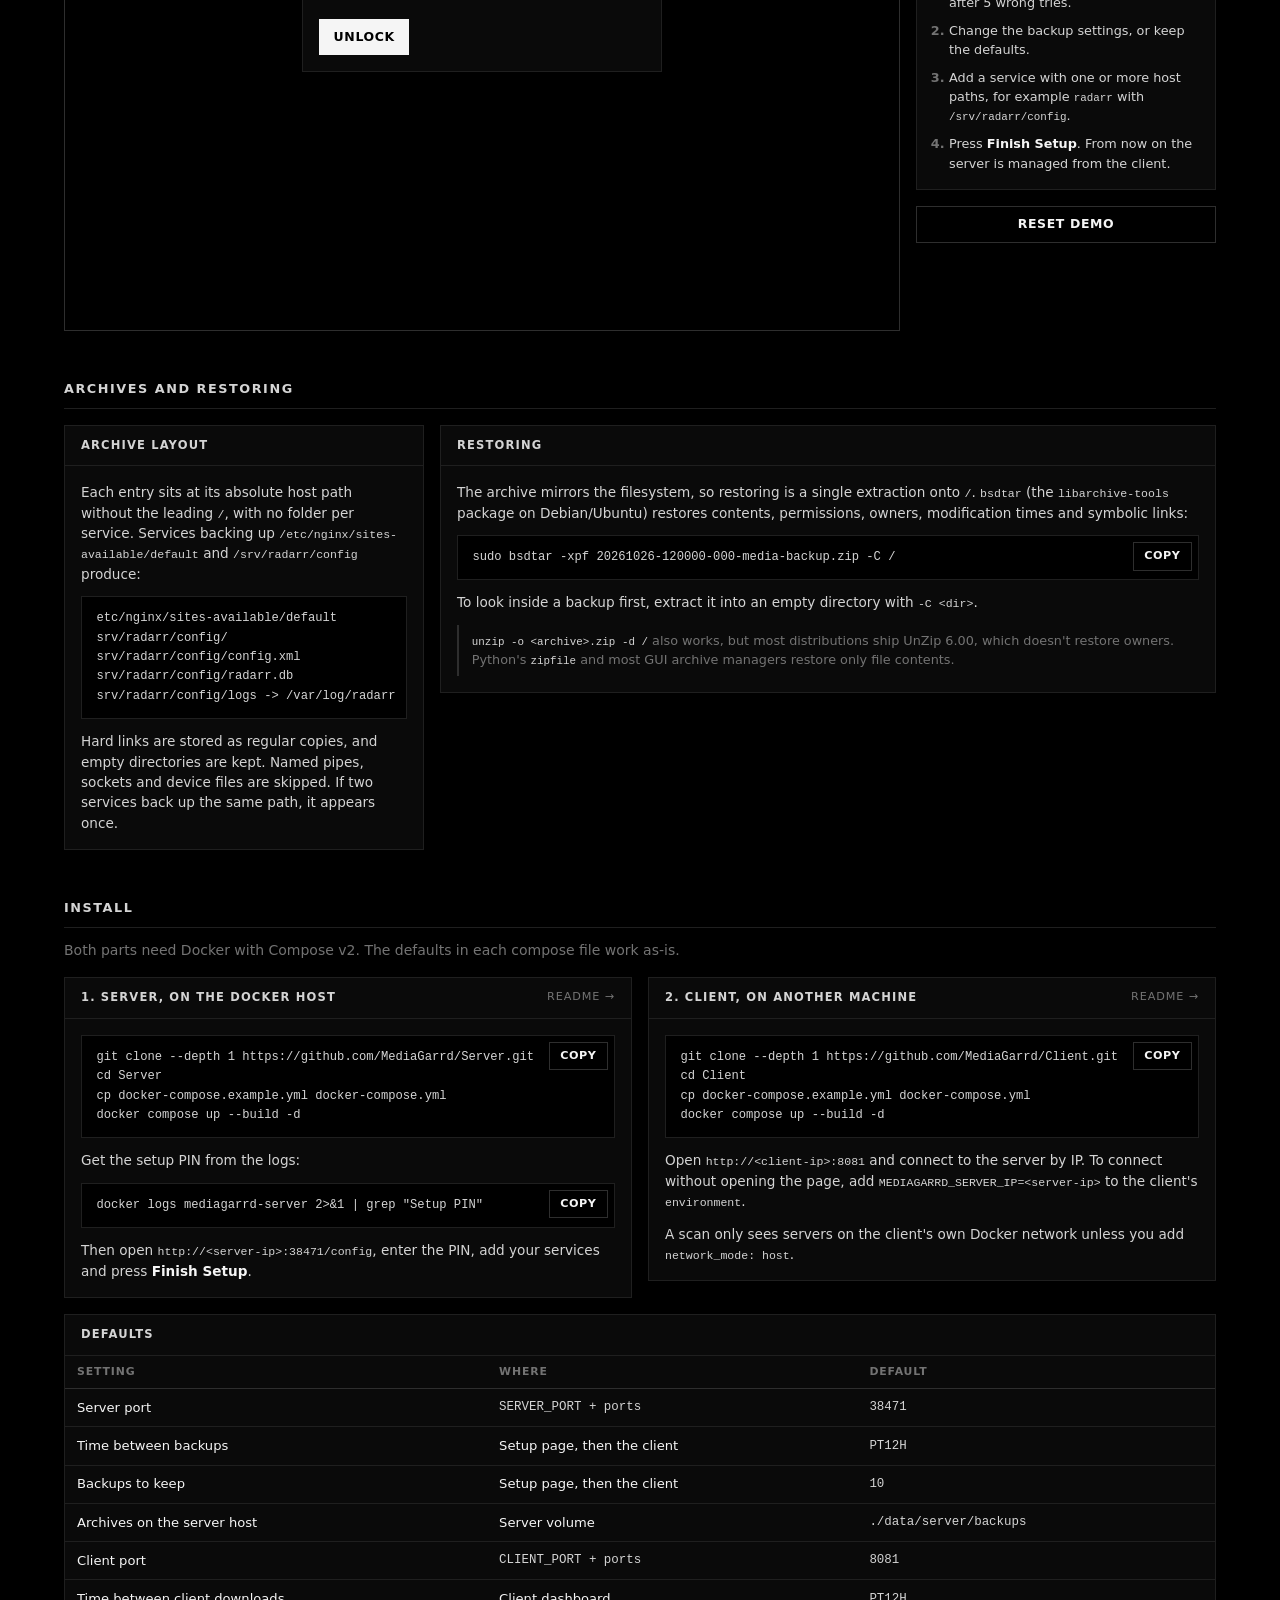
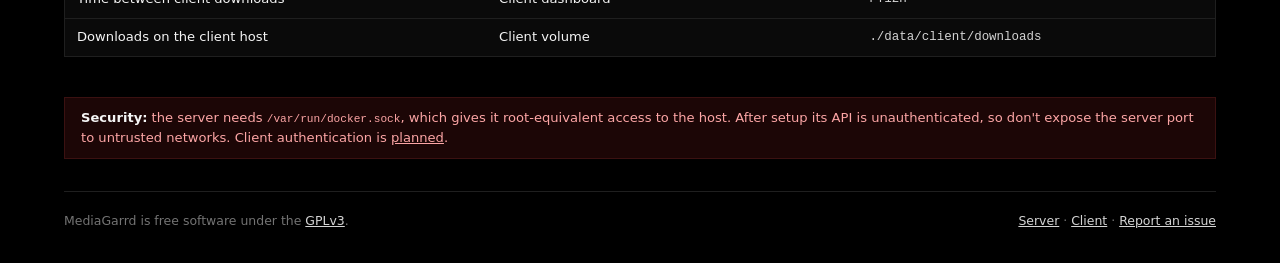
==== commit df5c3a89: "Fixed text size after server setup completion." ====
--- a/docs/index.html
+++ b/docs/index.html
@@ -161,7 +161,7 @@
               <div class="banner" data-banner role="status"></div>
               <section class="panel" data-finished hidden>
                 <div class="panel-body">
-                  <p class="note">This is where the server's web page stops. From here on you manage it from the client, on another machine.</p>
+                  <p class="finished-text">This is where the server's web page stops. From here on you manage it from the client, on another machine.</p>
                   <div class="button-row"><button type="button" data-open-client>Continue to the Client</button></div>
                 </div>
               </section>
--- a/docs/css/site.css
+++ b/docs/css/site.css
@@ -151,6 +151,7 @@
 .demo-body { padding: 1rem; min-height: 520px; }
 .demo-body .workspace { grid-template-columns: minmax(0, 320px) minmax(0, 1fr); }
 .pin-panel { max-width: 360px; margin: 3rem auto; }
+.finished-text { font-size: 0.9rem; color: var(--accent-dim); margin-bottom: 1rem; }
 .error-text { color: #fca5a5; }
 .field-label > input { margin-top: 0.4rem; }
 .table-scroll { overflow-x: auto; }
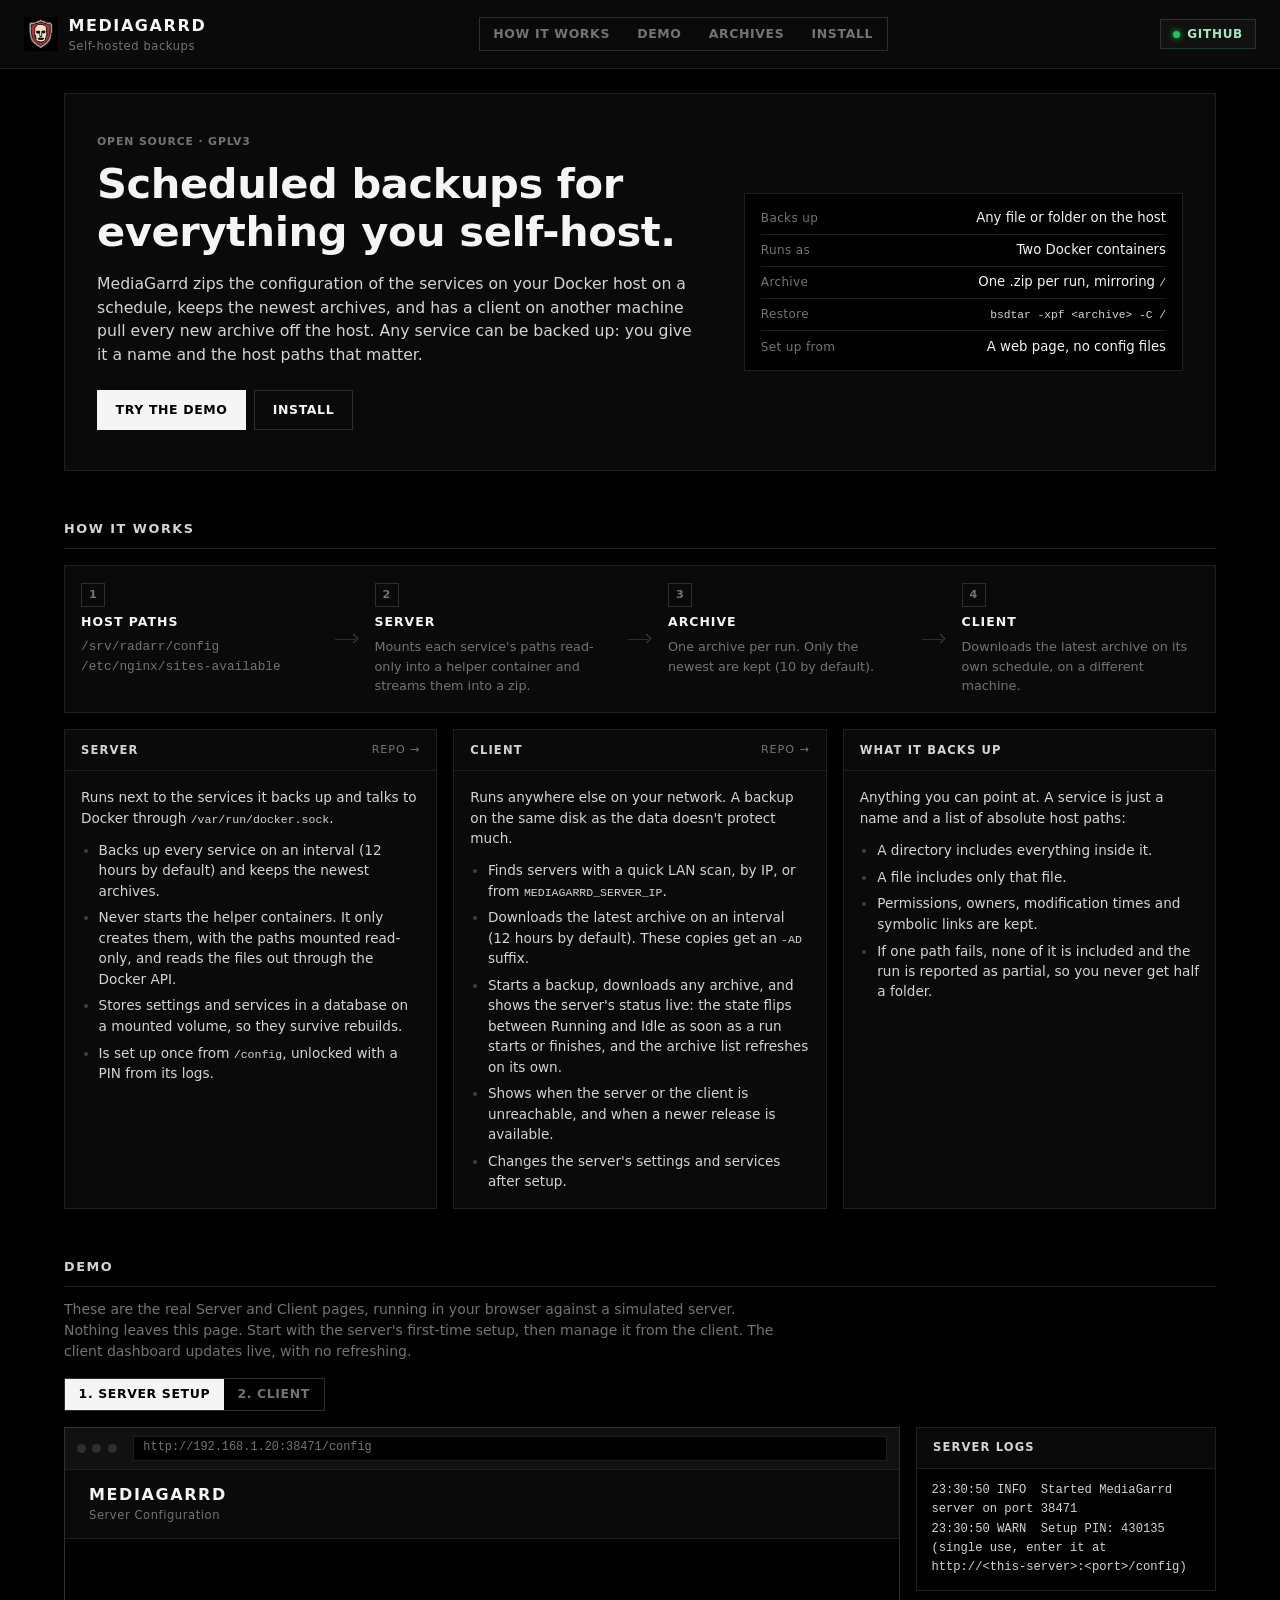
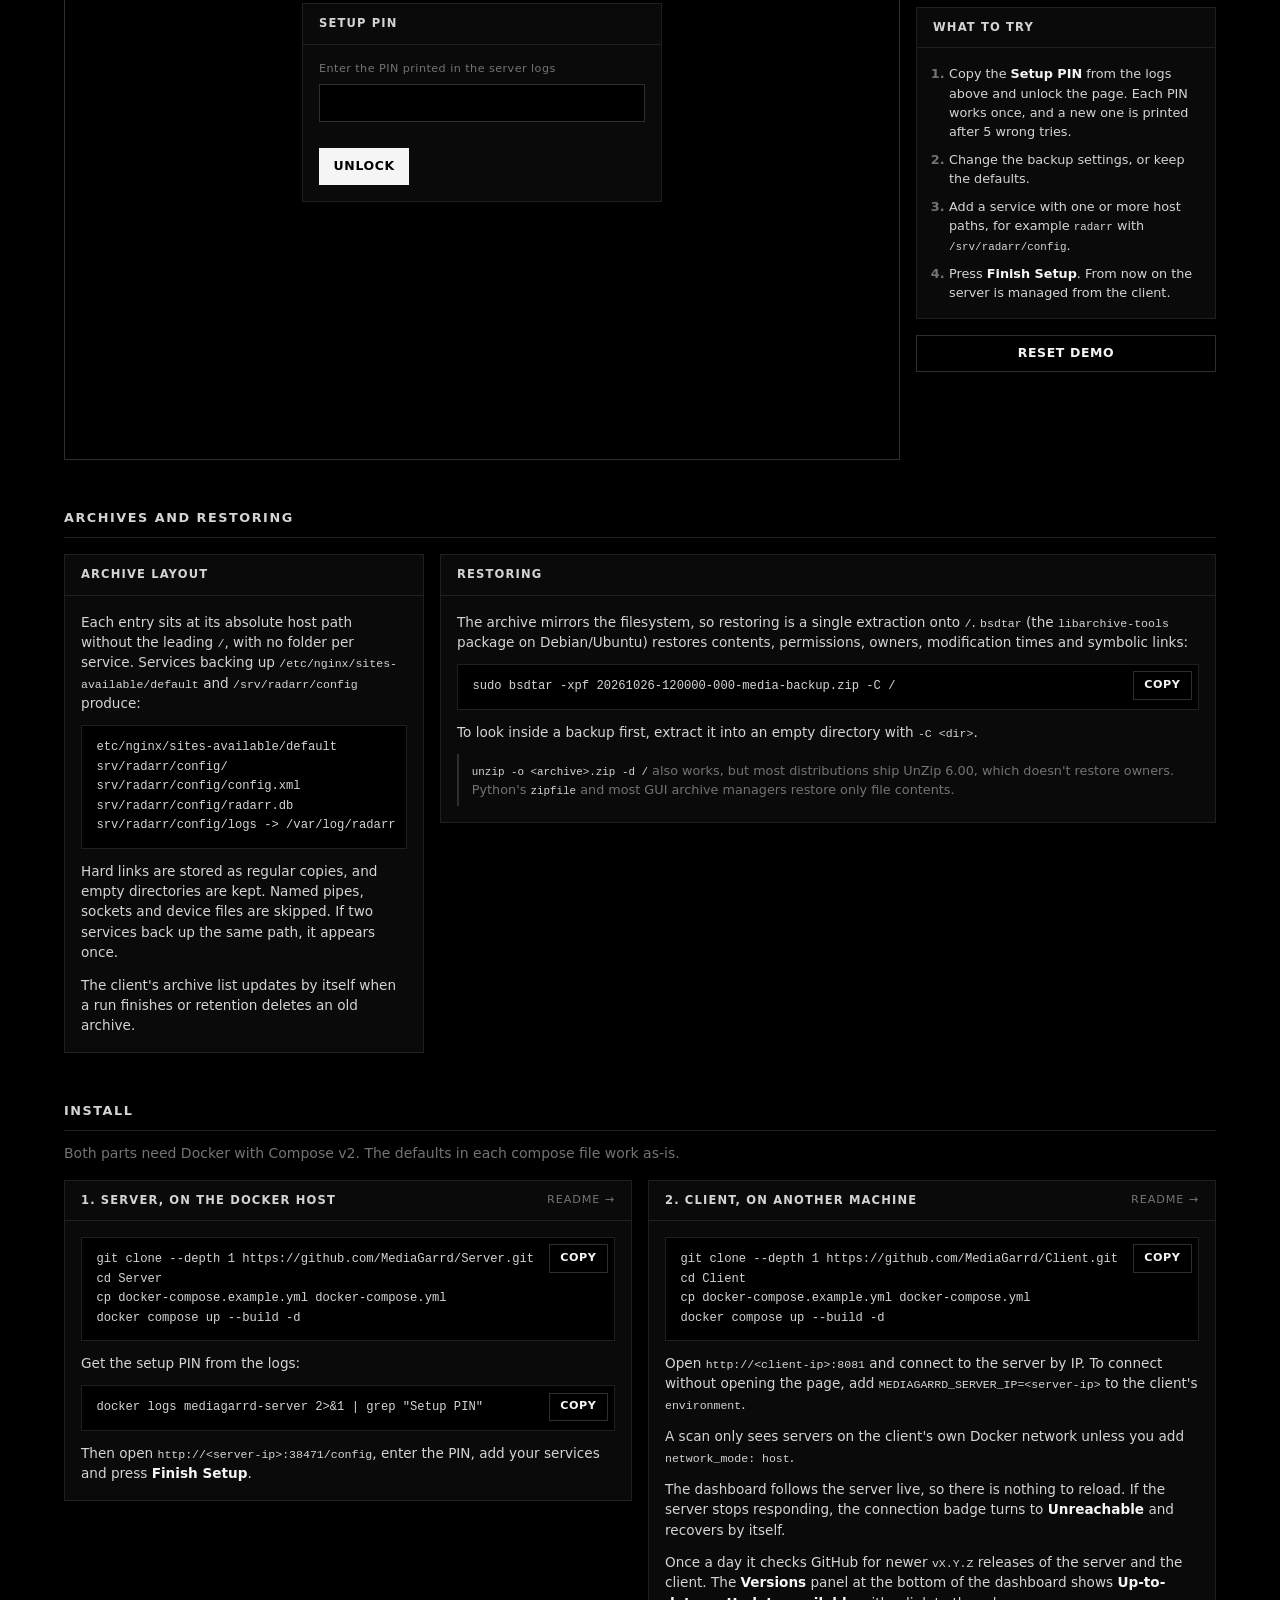
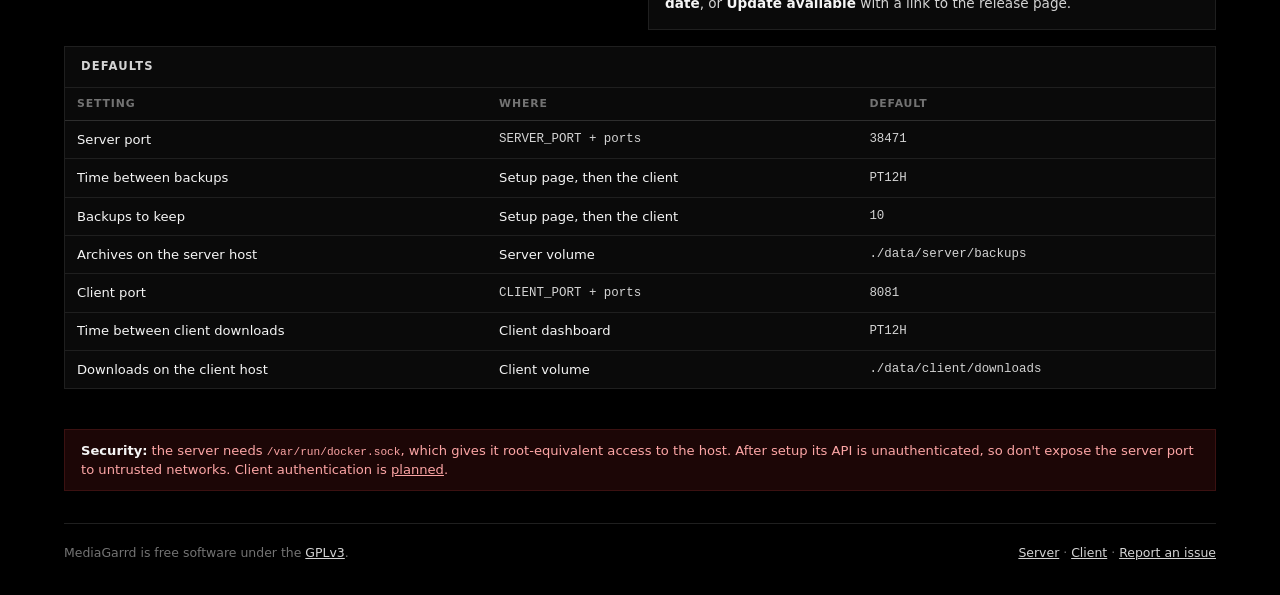
==== commit ce9f6a58: "Update demo to reflect recent changes to Client UI." ====
--- a/docs/index.html
+++ b/docs/index.html
@@ -102,7 +102,8 @@
           <ul>
             <li>Finds servers with a quick LAN scan, by IP, or from <code>MEDIAGARRD_SERVER_IP</code>.</li>
             <li>Downloads the latest archive on an interval (12 hours by default). These copies get an <code>-AD</code> suffix.</li>
-            <li>Starts a backup, downloads any archive, and shows the server's status.</li>
+            <li>Starts a backup, downloads any archive, and shows the server's status live: the state flips between Running and Idle as soon as a run starts or finishes, and the archive list refreshes on its own.</li>
+            <li>Shows when the server or the client is unreachable, and when a newer release is available.</li>
             <li>Changes the server's settings and services after setup.</li>
           </ul>
         </div>
@@ -124,7 +125,7 @@
     <h2 class="section-title" id="demo">Demo</h2>
     <p class="section-intro">
       These are the real Server and Client pages, running in your browser against a simulated server. Nothing leaves this page.
-      Start with the server's first-time setup, then manage it from the client.
+      Start with the server's first-time setup, then manage it from the client. The client dashboard updates live, with no refreshing.
     </p>
 
     <div class="demo-tabs view-toggle" role="tablist" aria-label="Demo">
@@ -317,6 +318,7 @@
             <li>Download an archive with <strong>&darr;</strong> or <strong>Download Latest</strong>.</li>
             <li>Open <strong>Server Config</strong> to change settings or services after setup.</li>
             <li>Skip ahead in time below to see scheduled backups and pickups.</li>
+            <li>Press <strong>Take server offline</strong> to see the connection drop.</li>
           </ol>
         </section>
         <section class="panel" data-example-setup hidden>
@@ -334,6 +336,15 @@
           <div class="panel-body">
             <p class="note downloads-path">/var/lib/mediagarrd/downloads</p>
             <ul class="downloads td-mono" data-downloads></ul>
+          </div>
+        </section>
+        <section class="panel" data-client-only hidden>
+          <div class="panel-header"><span class="panel-title">Simulate</span></div>
+          <div class="panel-body">
+            <p class="note">Cut the connection to see how the dashboard reacts.</p>
+            <div class="button-row">
+              <button type="button" class="ghost" data-simulate-offline>Take server offline</button>
+            </div>
           </div>
         </section>
         <button type="button" class="ghost full" data-reset>Reset Demo</button>
@@ -430,6 +441,7 @@
 srv/radarr/config/radarr.db
 srv/radarr/config/logs -&gt; /var/log/radarr</pre>
           <p>Hard links are stored as regular copies, and empty directories are kept. Named pipes, sockets and device files are skipped. If two services back up the same path, it appears once.</p>
+          <p>The client's archive list updates by itself when a run finishes or retention deletes an old archive.</p>
         </div>
       </section>
       <section class="panel">
@@ -469,6 +481,8 @@
 docker compose up --build -d</pre><button type="button" class="ghost small" data-copy>Copy</button></div>
           <p>Open <code>http://&lt;client-ip&gt;:8081</code> and connect to the server by IP. To connect without opening the page, add <code>MEDIAGARRD_SERVER_IP=&lt;server-ip&gt;</code> to the client's <code>environment</code>.</p>
           <p>A scan only sees servers on the client's own Docker network unless you add <code>network_mode: host</code>.</p>
+          <p>The dashboard follows the server live, so there is nothing to reload. If the server stops responding, the connection badge turns to <strong>Unreachable</strong> and recovers by itself.</p>
+          <p>Once a day it checks GitHub for newer <code>vX.Y.Z</code> releases of the server and the client. The <strong>Versions</strong> panel at the bottom of the dashboard shows <strong>Up-to-date</strong>, or <strong>Update available</strong> with a link to the release page.</p>
         </div>
       </section>
       <section class="panel wide">
--- a/docs/css/mediagarrd.css
+++ b/docs/css/mediagarrd.css
@@ -197,6 +197,28 @@
 .stat-key { color: var(--muted); font-size: 0.75rem; letter-spacing: 0.03em; }
 .stat-val { font-weight: 600; text-align: right; font-variant-numeric: tabular-nums; }
 
+.version-list { display: grid; grid-template-columns: 1fr 1fr; gap: 1rem; padding: 1rem; }
+@media (max-width: 900px) { .version-list { grid-template-columns: 1fr; } }
+.version-row {
+  display: flex;
+  flex-wrap: wrap;
+  align-items: baseline;
+  gap: 0.3rem 0.75rem;
+  padding: 0.7rem 0.9rem;
+  background: var(--surface-raised);
+  border: 1px solid var(--border);
+  font-size: 0.83rem;
+}
+.version-name { min-width: 3.5rem; color: var(--muted); font-size: 0.75rem; letter-spacing: 0.03em; }
+.version-number { font-family: var(--mono); font-weight: 600; font-variant-numeric: tabular-nums; }
+.version-state { margin-left: auto; text-align: right; font-weight: 600; }
+.version-row.current .version-state { color: #a3e8bc; }
+.version-row.unknown .version-state,
+.version-row.checking .version-state { color: var(--muted); font-weight: 400; }
+.version-row.outdated { background: #1c0606; border-color: #3b1111; color: #fca5a5; }
+.version-row.outdated .version-name { color: #fca5a5; }
+.release-link { flex-basis: 100%; color: inherit; font-size: 0.78rem; text-decoration: underline; text-underline-offset: 2px; }
+
 .tag {
   display: inline-block;
   padding: 0.12rem 0.45rem;
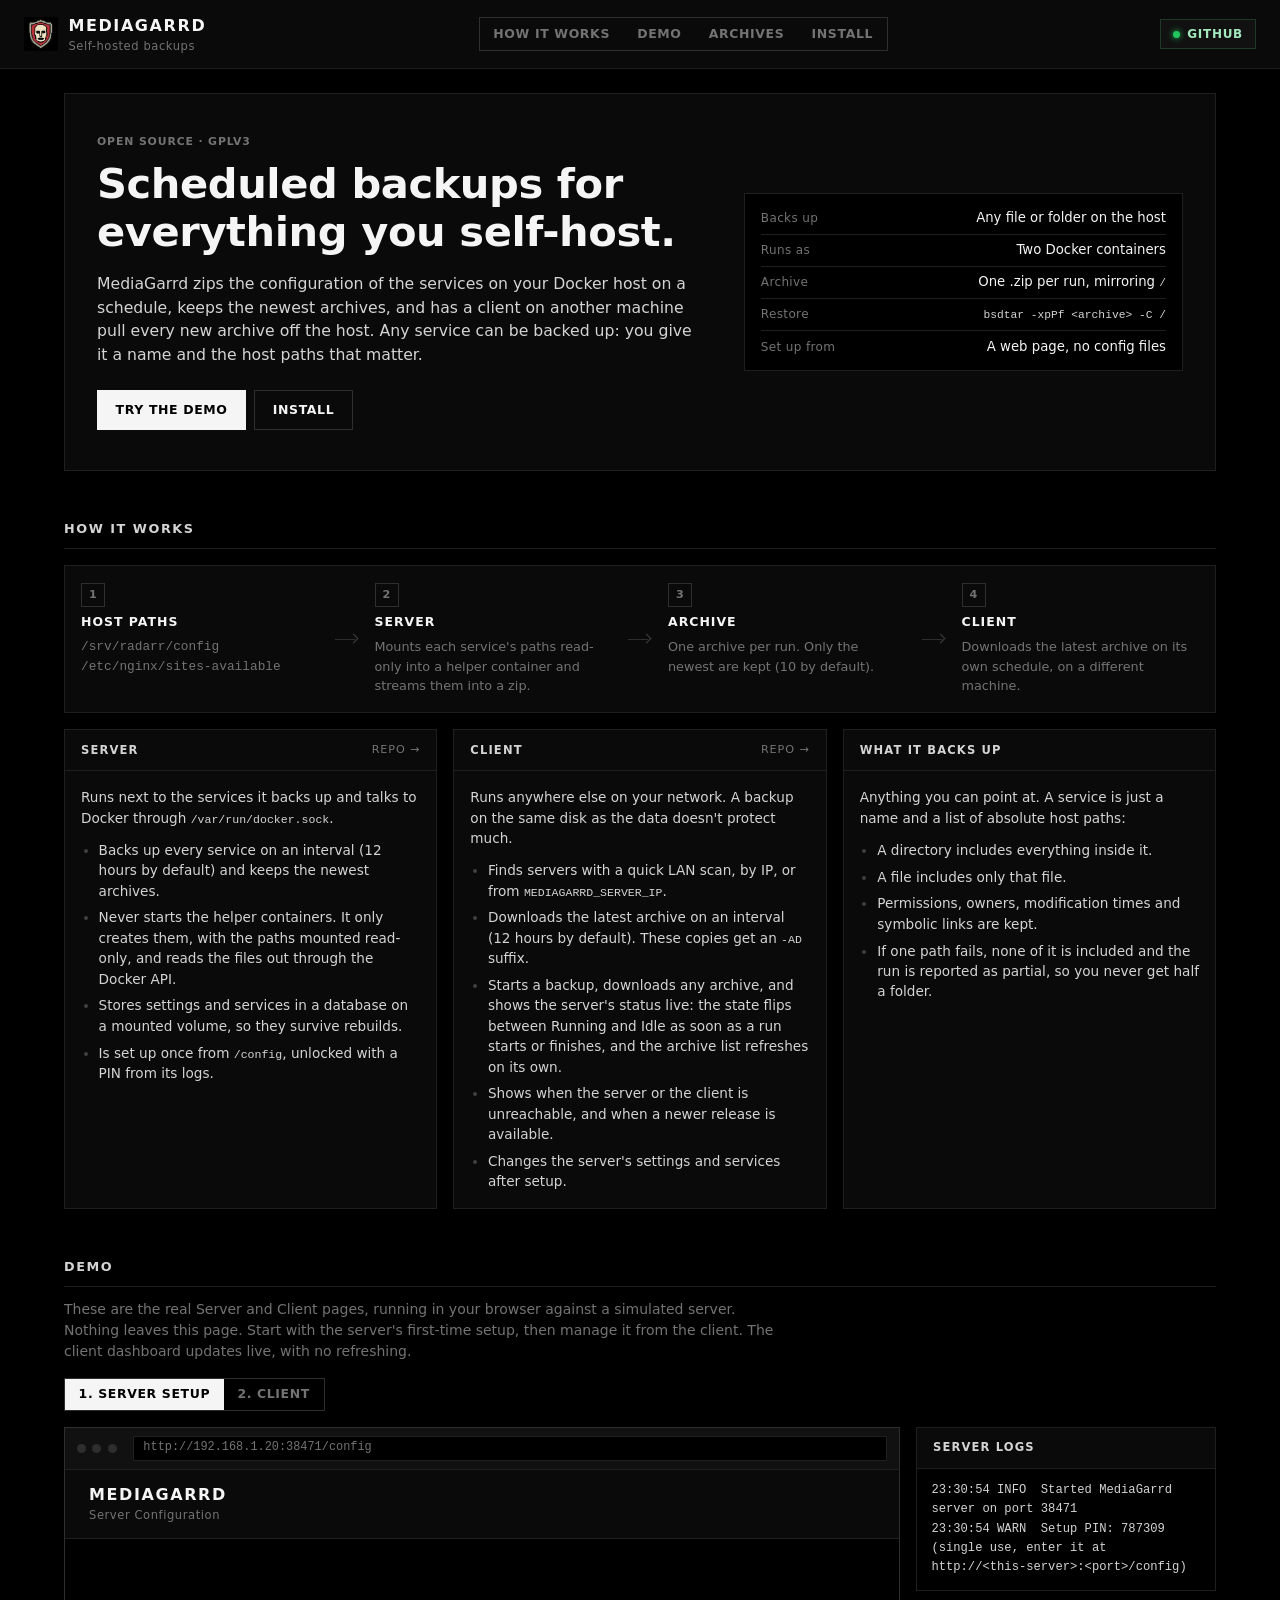
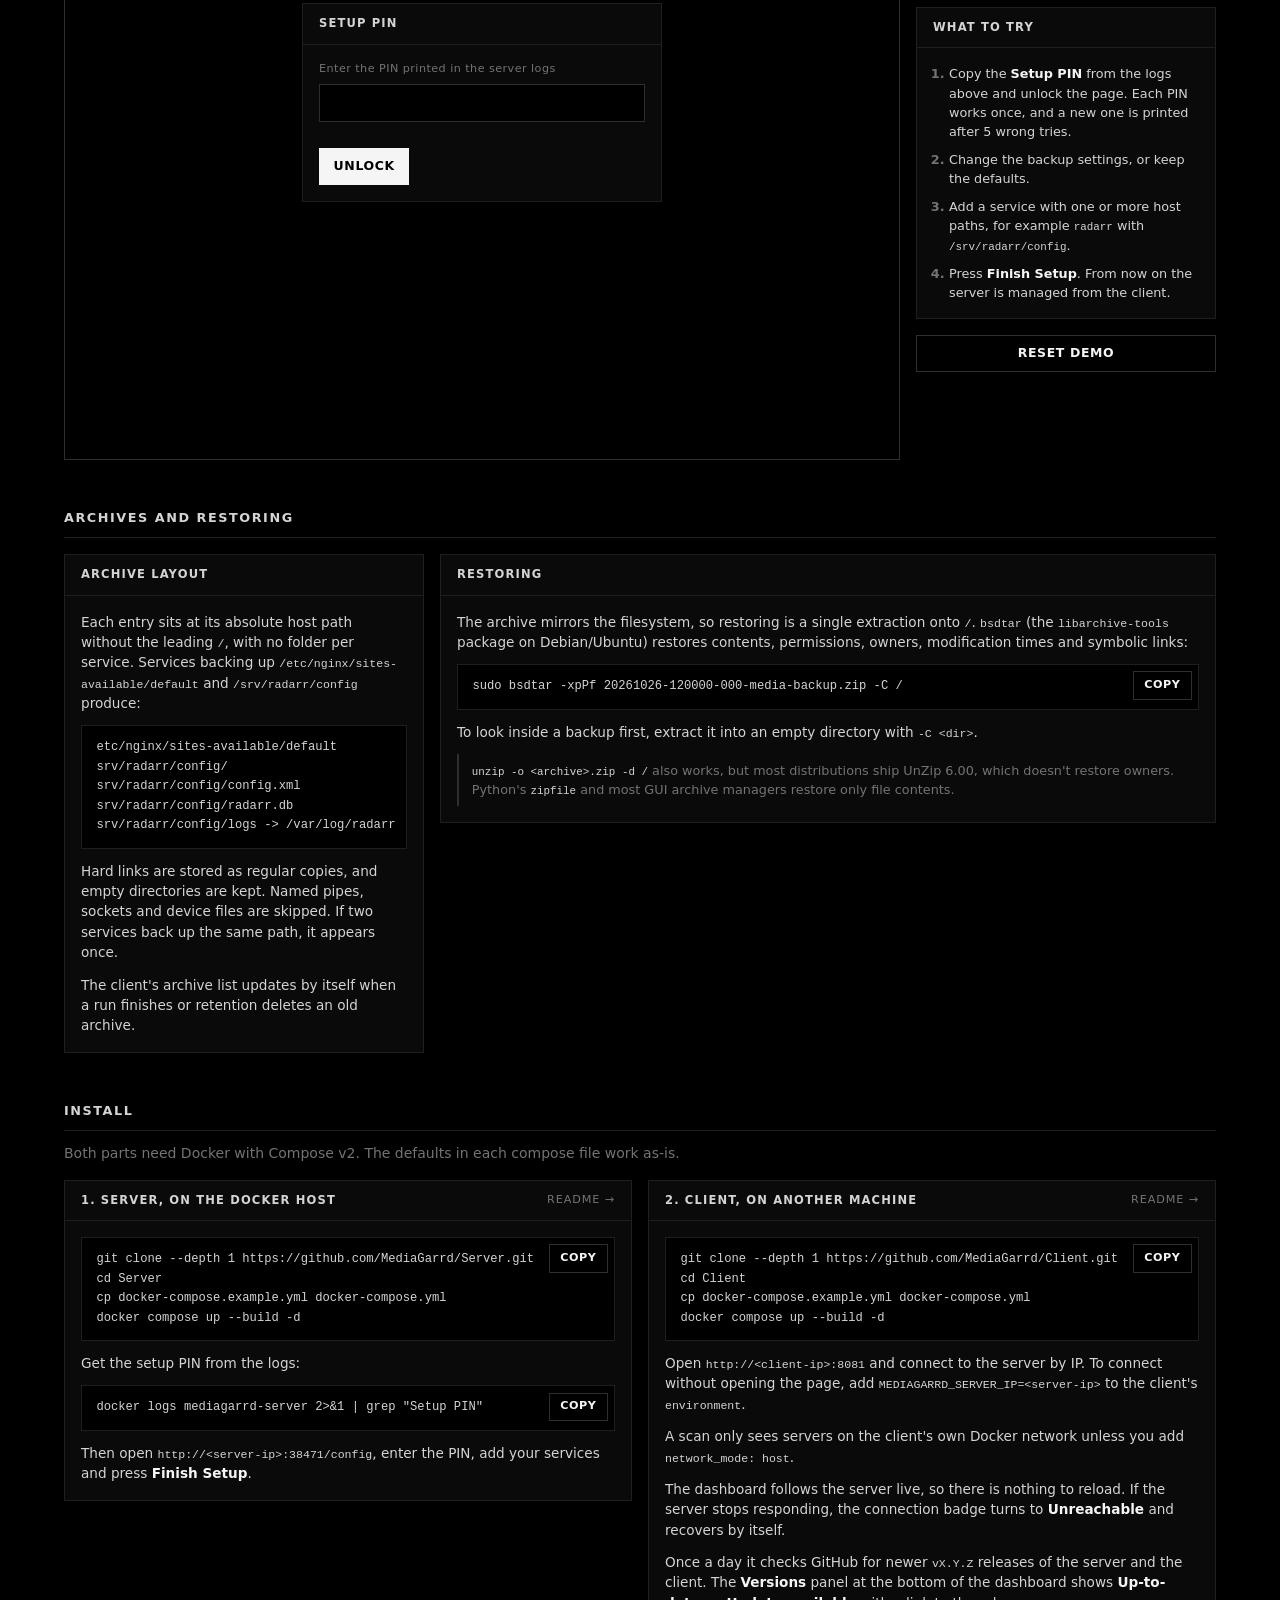
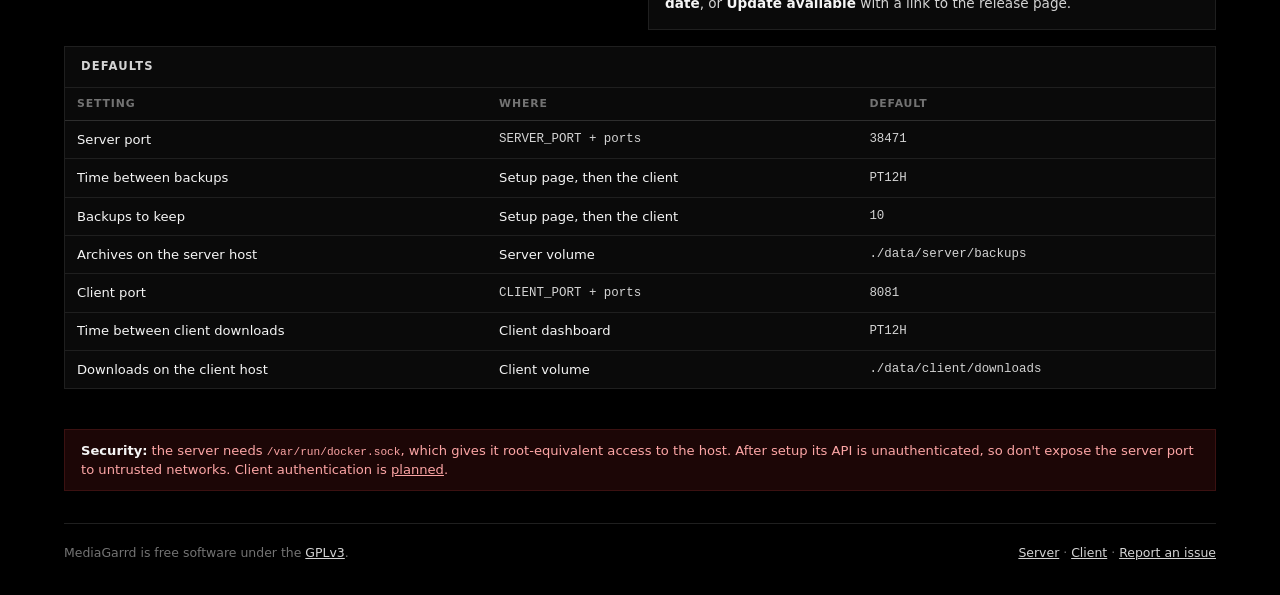
==== commit 03404654: "Update restore command to use '-xpPf' option" ====
--- a/docs/index.html
+++ b/docs/index.html
@@ -50,7 +50,7 @@
         <div class="stat-row"><span class="stat-key">Backs up</span><span class="stat-val">Any file or folder on the host</span></div>
         <div class="stat-row"><span class="stat-key">Runs as</span><span class="stat-val">Two Docker containers</span></div>
         <div class="stat-row"><span class="stat-key">Archive</span><span class="stat-val">One .zip per run, mirroring <code>/</code></span></div>
-        <div class="stat-row"><span class="stat-key">Restore</span><span class="stat-val"><code>bsdtar -xpf &lt;archive&gt; -C /</code></span></div>
+        <div class="stat-row"><span class="stat-key">Restore</span><span class="stat-val"><code>bsdtar -xpPf &lt;archive&gt; -C /</code></span></div>
         <div class="stat-row"><span class="stat-key">Set up from</span><span class="stat-val">A web page, no config files</span></div>
       </div>
     </section>
@@ -448,7 +448,7 @@
         <div class="panel-header"><span class="panel-title">Restoring</span></div>
         <div class="panel-body prose">
           <p>The archive mirrors the filesystem, so restoring is a single extraction onto <code>/</code>. <code>bsdtar</code> (the <code>libarchive-tools</code> package on Debian/Ubuntu) restores contents, permissions, owners, modification times and symbolic links:</p>
-          <div class="code-block"><pre class="terminal">sudo bsdtar -xpf 20261026-120000-000-media-backup.zip -C /</pre><button type="button" class="ghost small" data-copy>Copy</button></div>
+          <div class="code-block"><pre class="terminal">sudo bsdtar -xpPf 20261026-120000-000-media-backup.zip -C /</pre><button type="button" class="ghost small" data-copy>Copy</button></div>
           <p>To look inside a backup first, extract it into an empty directory with <code>-C &lt;dir&gt;</code>.</p>
           <div class="callout">
             <code>unzip -o &lt;archive&gt;.zip -d /</code> also works, but most distributions ship UnZip 6.00, which doesn't restore owners. Python's <code>zipfile</code> and most GUI archive managers restore only file contents.
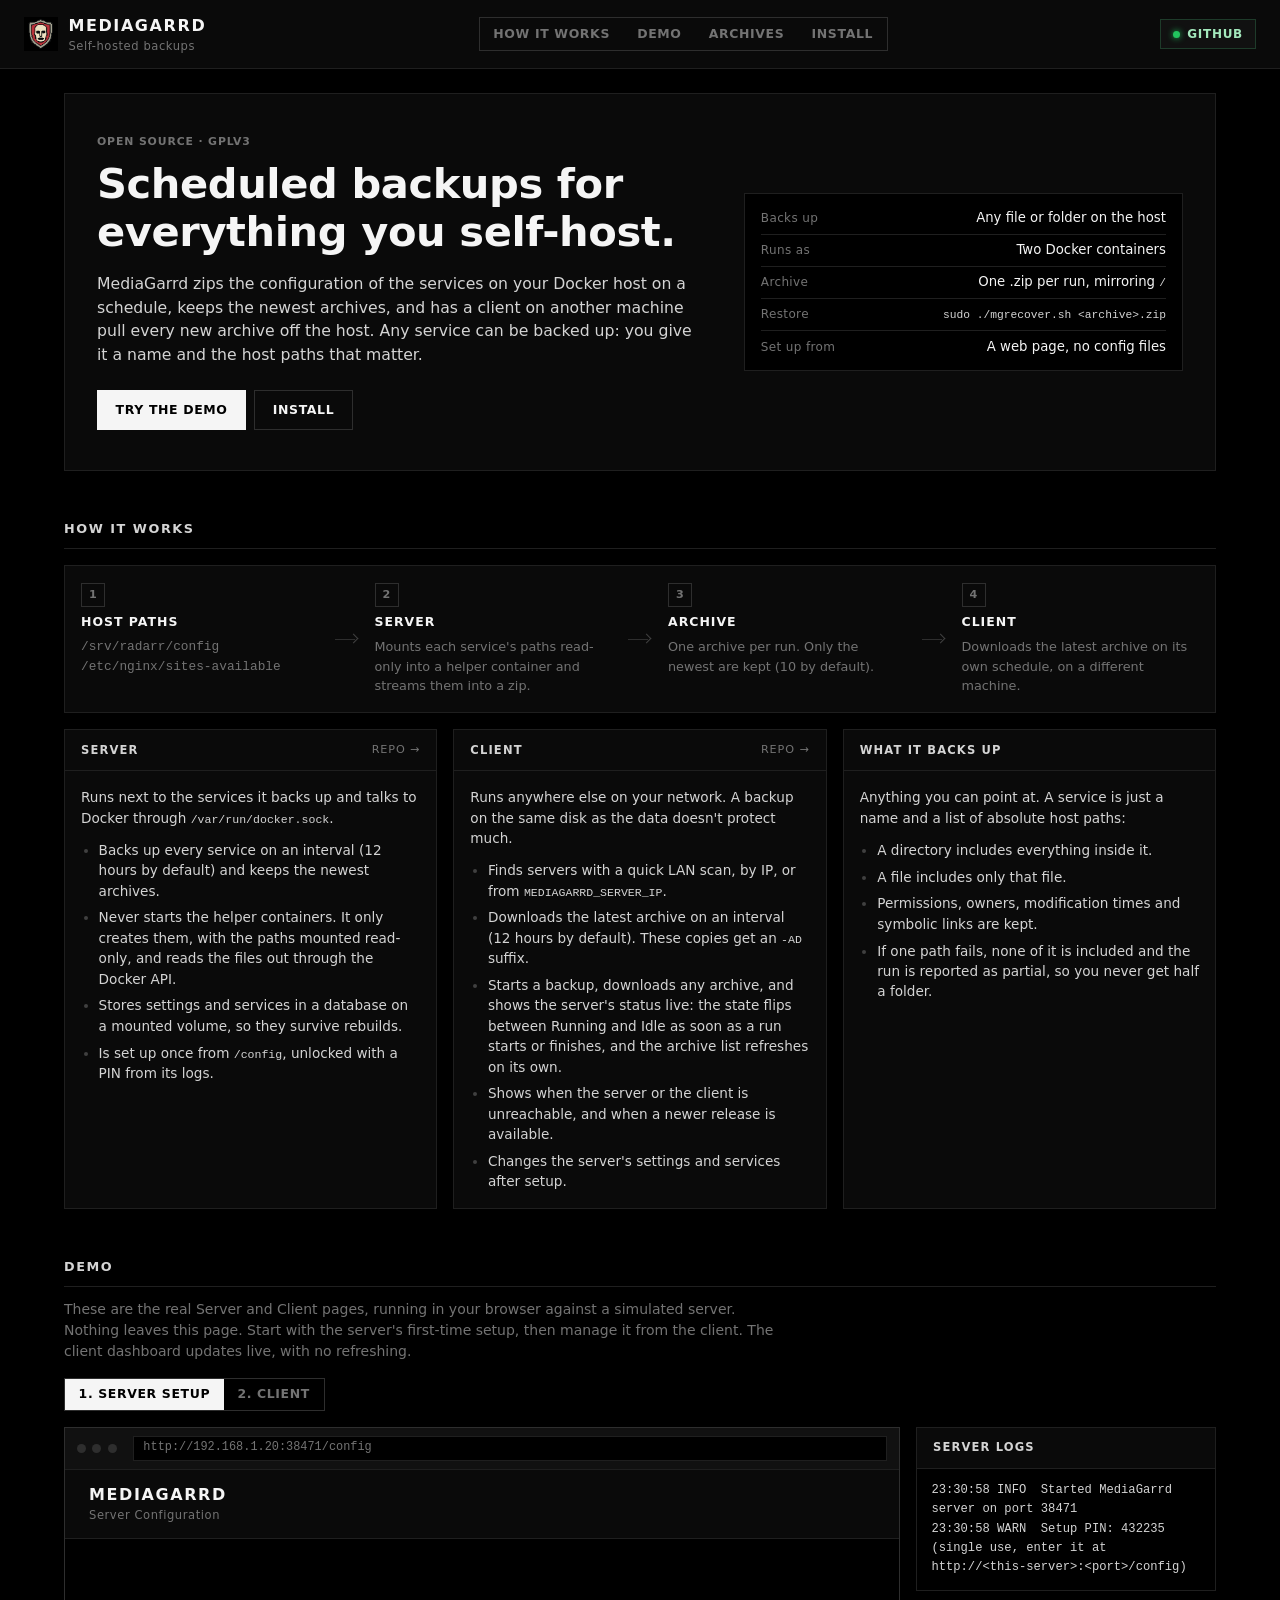
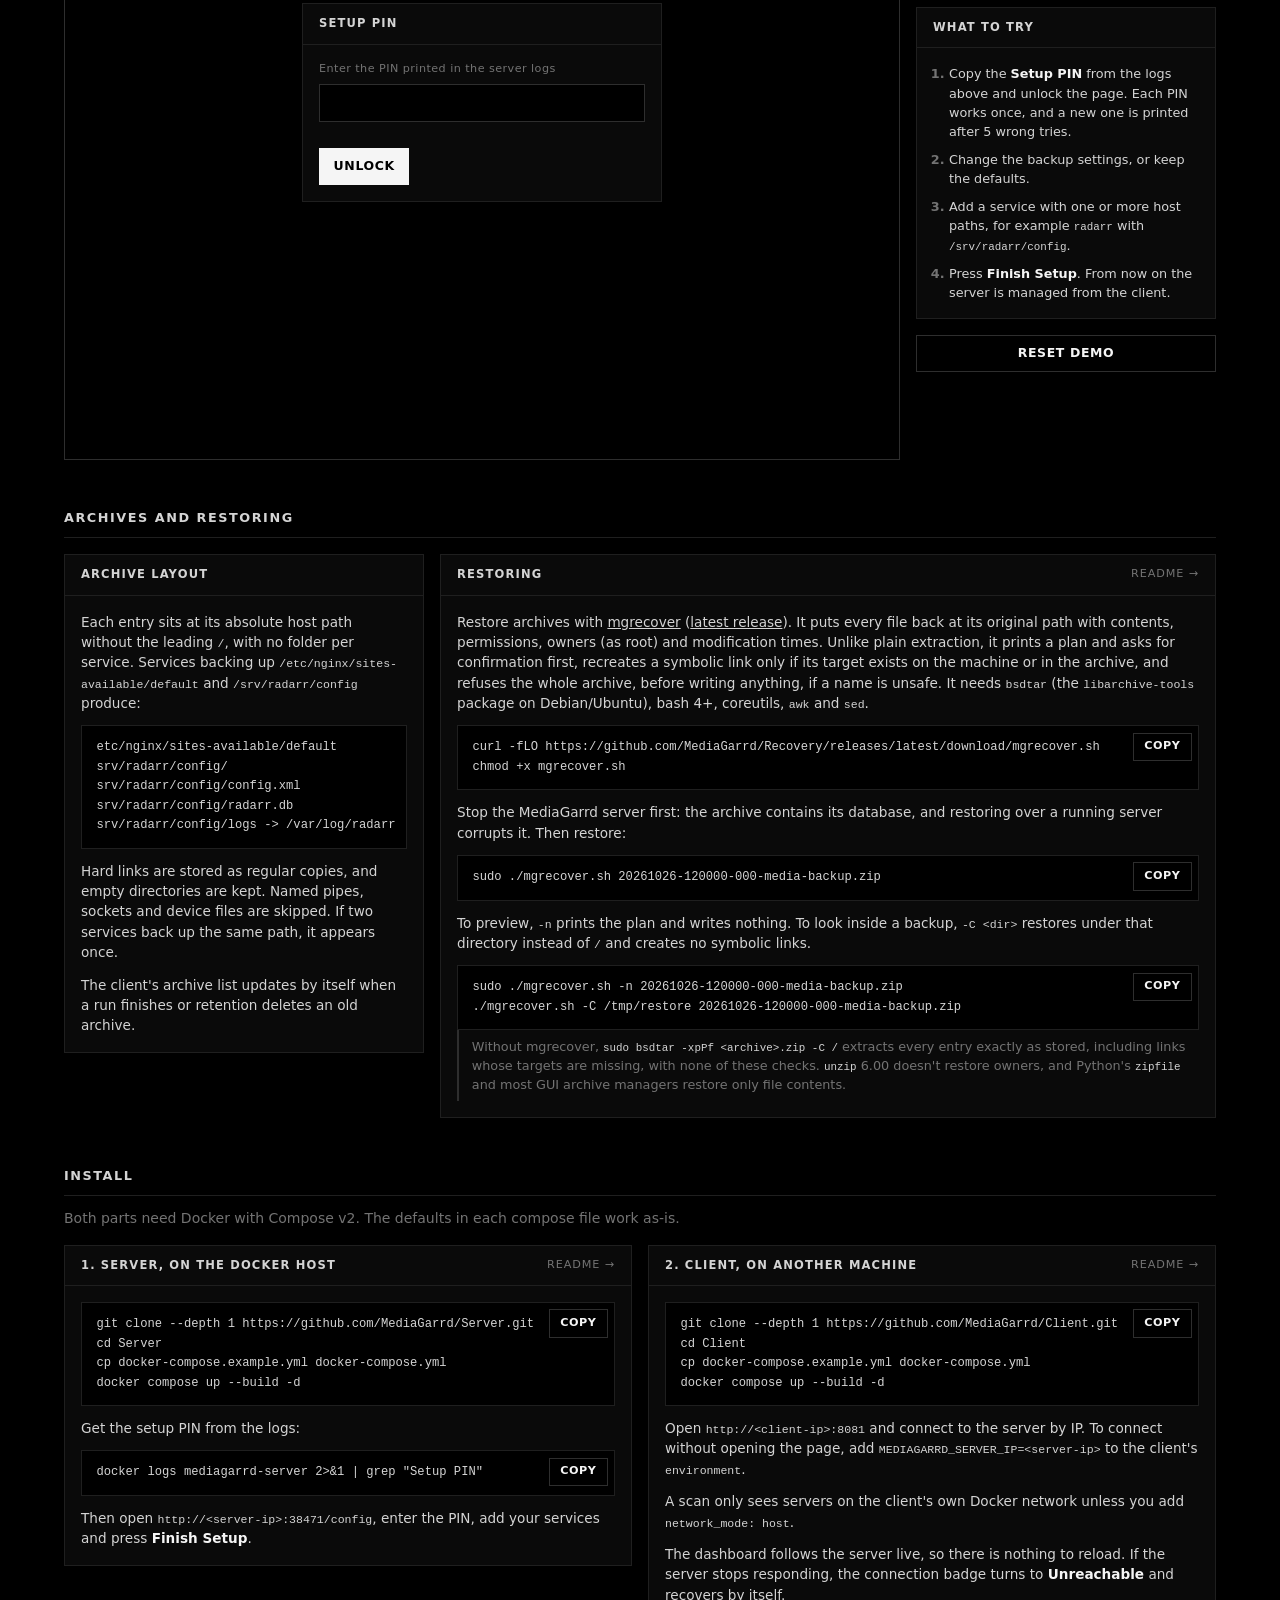
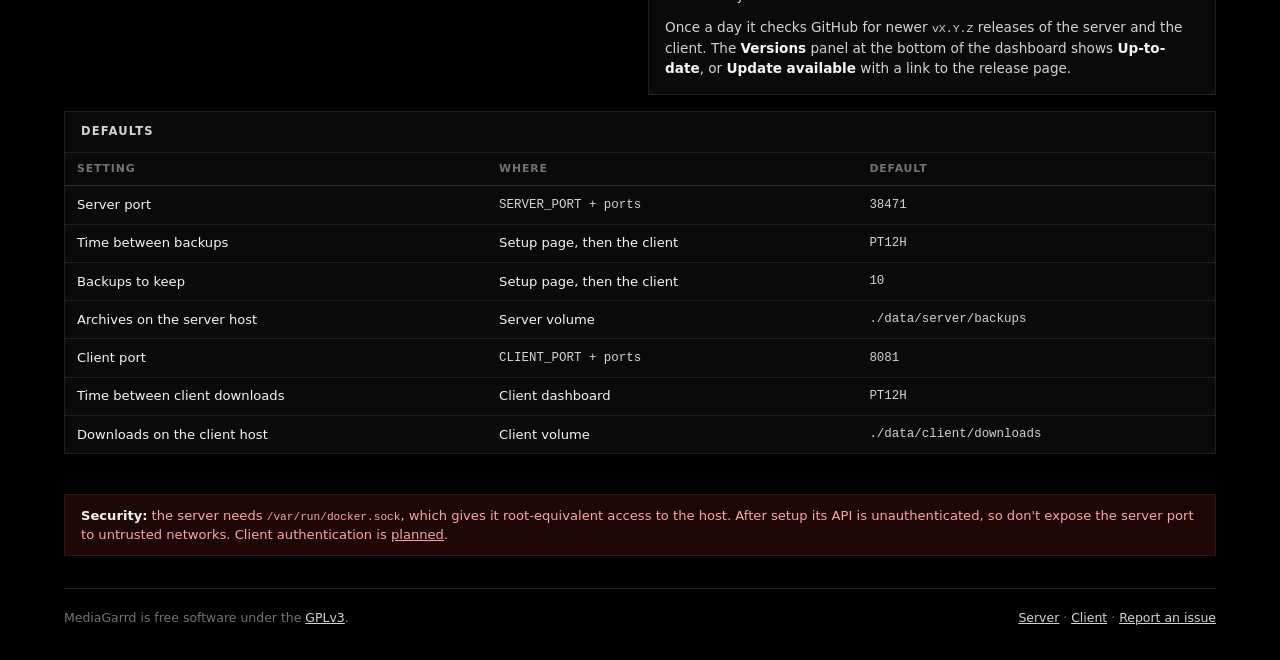
==== commit a92a3b02: "Add support for the new recovery tool." ====
--- a/docs/index.html
+++ b/docs/index.html
@@ -50,7 +50,7 @@
         <div class="stat-row"><span class="stat-key">Backs up</span><span class="stat-val">Any file or folder on the host</span></div>
         <div class="stat-row"><span class="stat-key">Runs as</span><span class="stat-val">Two Docker containers</span></div>
         <div class="stat-row"><span class="stat-key">Archive</span><span class="stat-val">One .zip per run, mirroring <code>/</code></span></div>
-        <div class="stat-row"><span class="stat-key">Restore</span><span class="stat-val"><code>bsdtar -xpPf &lt;archive&gt; -C /</code></span></div>
+        <div class="stat-row"><span class="stat-key">Restore</span><span class="stat-val"><code>sudo ./mgrecover.sh &lt;archive&gt;.zip</code></span></div>
         <div class="stat-row"><span class="stat-key">Set up from</span><span class="stat-val">A web page, no config files</span></div>
       </div>
     </section>
@@ -445,13 +445,18 @@
         </div>
       </section>
       <section class="panel">
-        <div class="panel-header"><span class="panel-title">Restoring</span></div>
-        <div class="panel-body prose">
-          <p>The archive mirrors the filesystem, so restoring is a single extraction onto <code>/</code>. <code>bsdtar</code> (the <code>libarchive-tools</code> package on Debian/Ubuntu) restores contents, permissions, owners, modification times and symbolic links:</p>
-          <div class="code-block"><pre class="terminal">sudo bsdtar -xpPf 20261026-120000-000-media-backup.zip -C /</pre><button type="button" class="ghost small" data-copy>Copy</button></div>
-          <p>To look inside a backup first, extract it into an empty directory with <code>-C &lt;dir&gt;</code>.</p>
+        <div class="panel-header"><span class="panel-title">Restoring</span><a class="small-link" href="https://github.com/MediaGarrd/Recovery#readme">README &rarr;</a></div>
+        <div class="panel-body prose">
+          <p>Restore archives with <a href="https://github.com/MediaGarrd/Recovery">mgrecover</a> (<a href="https://github.com/MediaGarrd/Recovery/releases/latest">latest release</a>). It puts every file back at its original path with contents, permissions, owners (as root) and modification times. Unlike plain extraction, it prints a plan and asks for confirmation first, recreates a symbolic link only if its target exists on the machine or in the archive, and refuses the whole archive, before writing anything, if a name is unsafe. It needs <code>bsdtar</code> (the <code>libarchive-tools</code> package on Debian/Ubuntu), bash 4+, coreutils, <code>awk</code> and <code>sed</code>.</p>
+          <div class="code-block"><pre class="terminal">curl -fLO https://github.com/MediaGarrd/Recovery/releases/latest/download/mgrecover.sh
+chmod +x mgrecover.sh</pre><button type="button" class="ghost small" data-copy>Copy</button></div>
+          <p>Stop the MediaGarrd server first: the archive contains its database, and restoring over a running server corrupts it. Then restore:</p>
+          <div class="code-block"><pre class="terminal">sudo ./mgrecover.sh 20261026-120000-000-media-backup.zip</pre><button type="button" class="ghost small" data-copy>Copy</button></div>
+          <p>To preview, <code>-n</code> prints the plan and writes nothing. To look inside a backup, <code>-C &lt;dir&gt;</code> restores under that directory instead of <code>/</code> and creates no symbolic links.</p>
+          <div class="code-block"><pre class="terminal">sudo ./mgrecover.sh -n 20261026-120000-000-media-backup.zip
+./mgrecover.sh -C /tmp/restore 20261026-120000-000-media-backup.zip</pre><button type="button" class="ghost small" data-copy>Copy</button></div>
           <div class="callout">
-            <code>unzip -o &lt;archive&gt;.zip -d /</code> also works, but most distributions ship UnZip 6.00, which doesn't restore owners. Python's <code>zipfile</code> and most GUI archive managers restore only file contents.
+            Without mgrecover, <code>sudo bsdtar -xpPf &lt;archive&gt;.zip -C /</code> extracts every entry exactly as stored, including links whose targets are missing, with none of these checks. <code>unzip</code> 6.00 doesn't restore owners, and Python's <code>zipfile</code> and most GUI archive managers restore only file contents.
           </div>
         </div>
       </section>
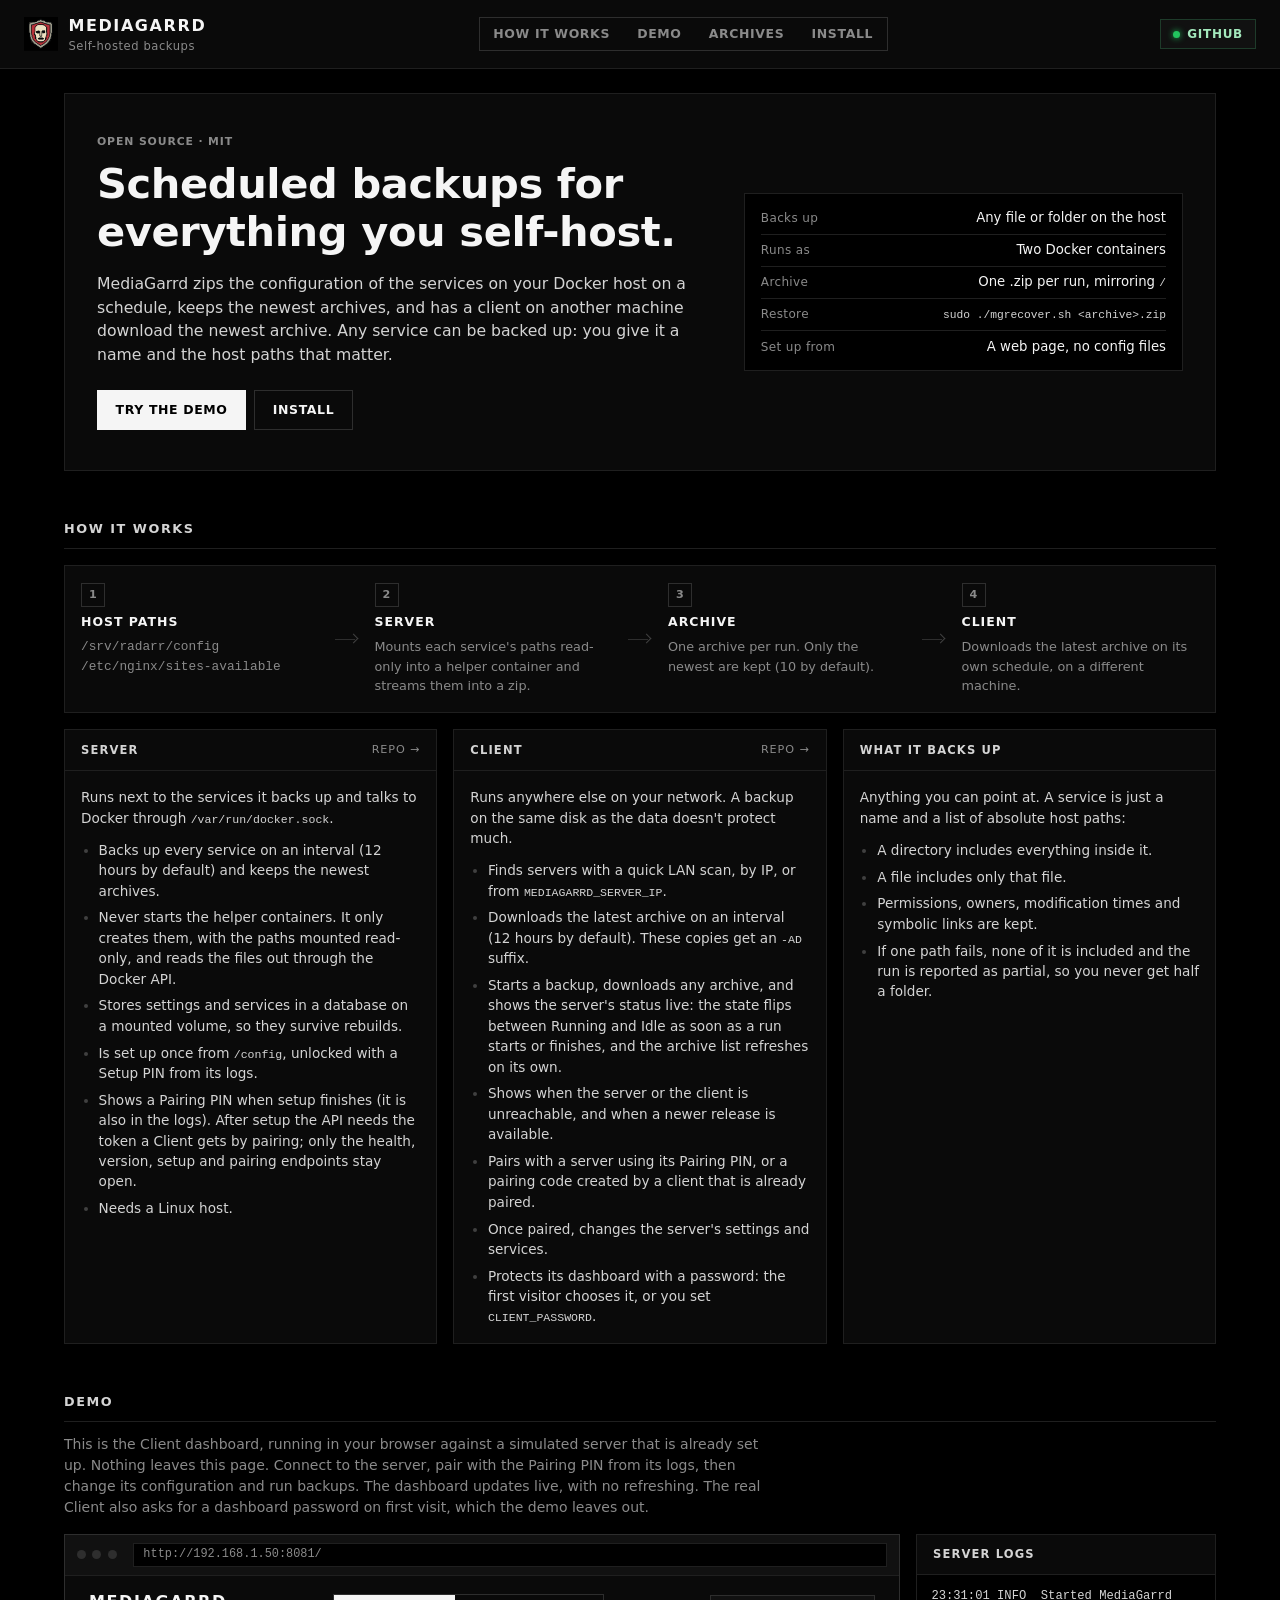
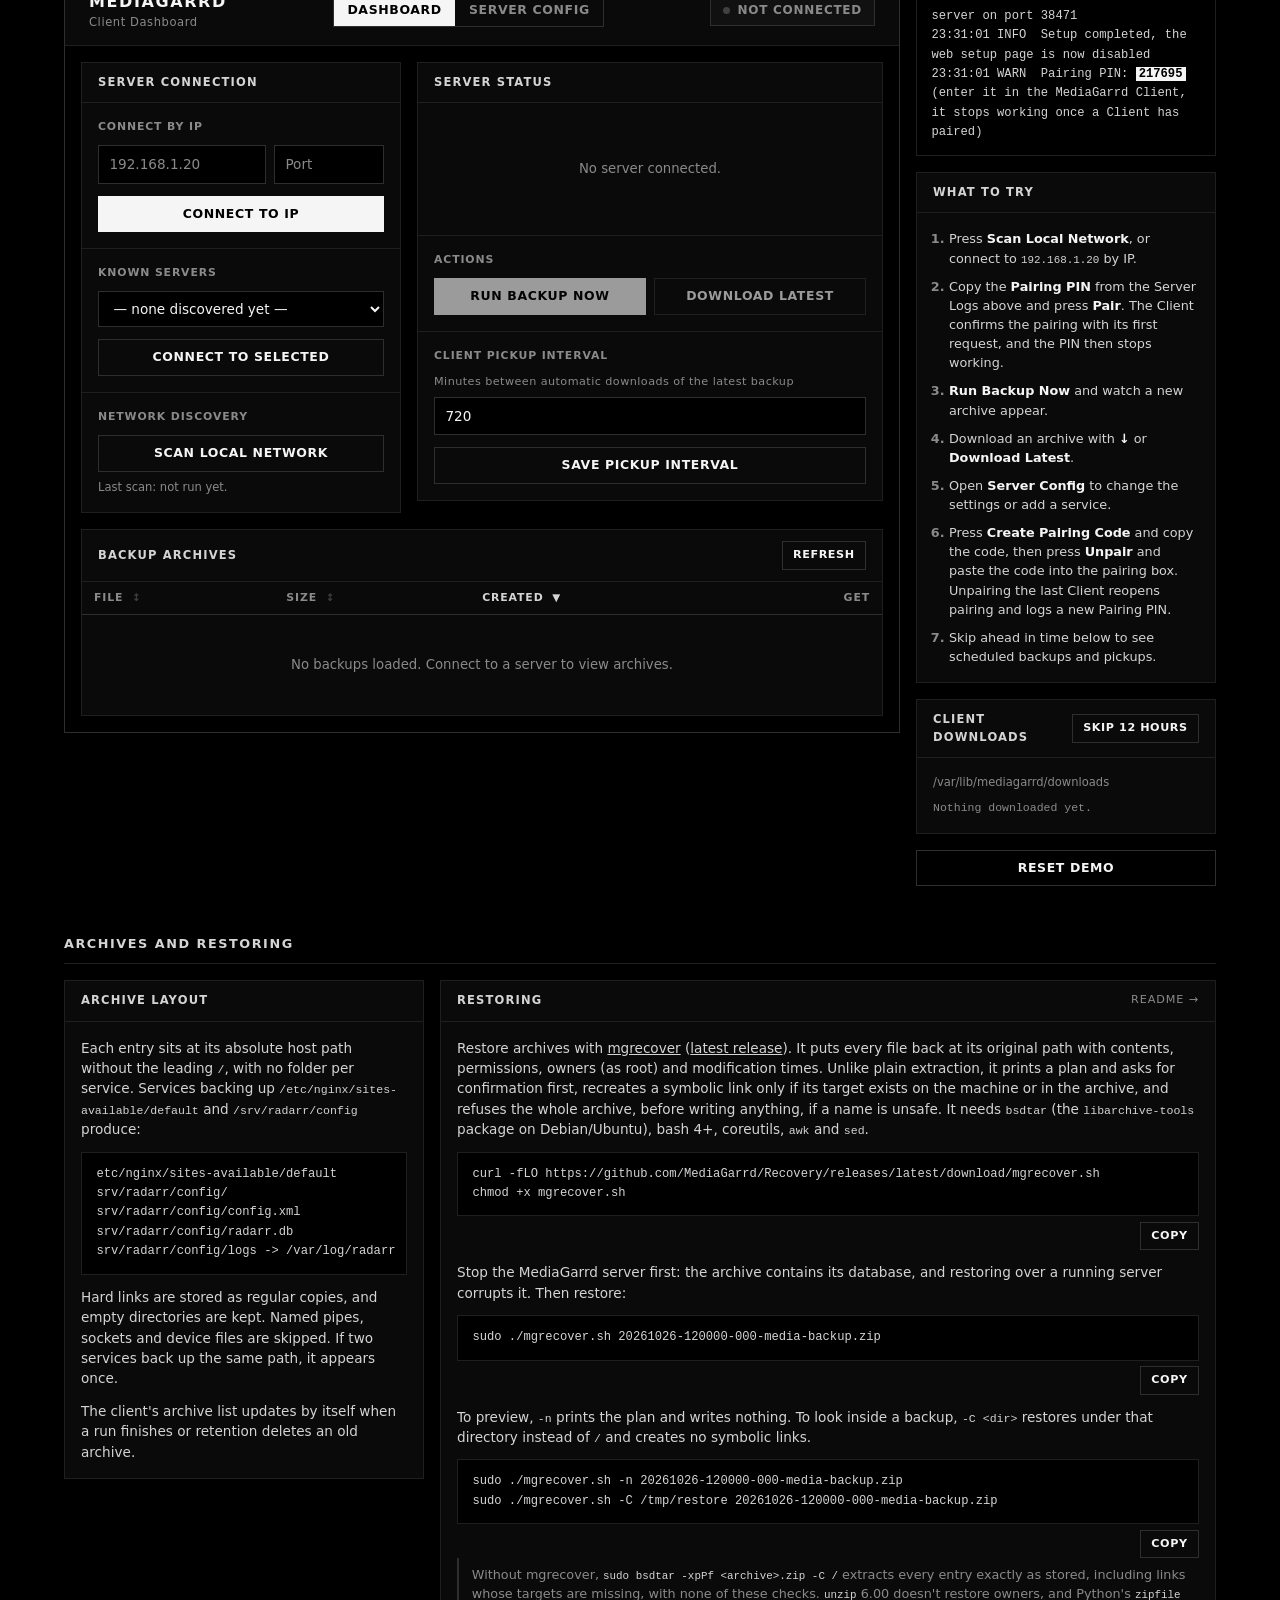
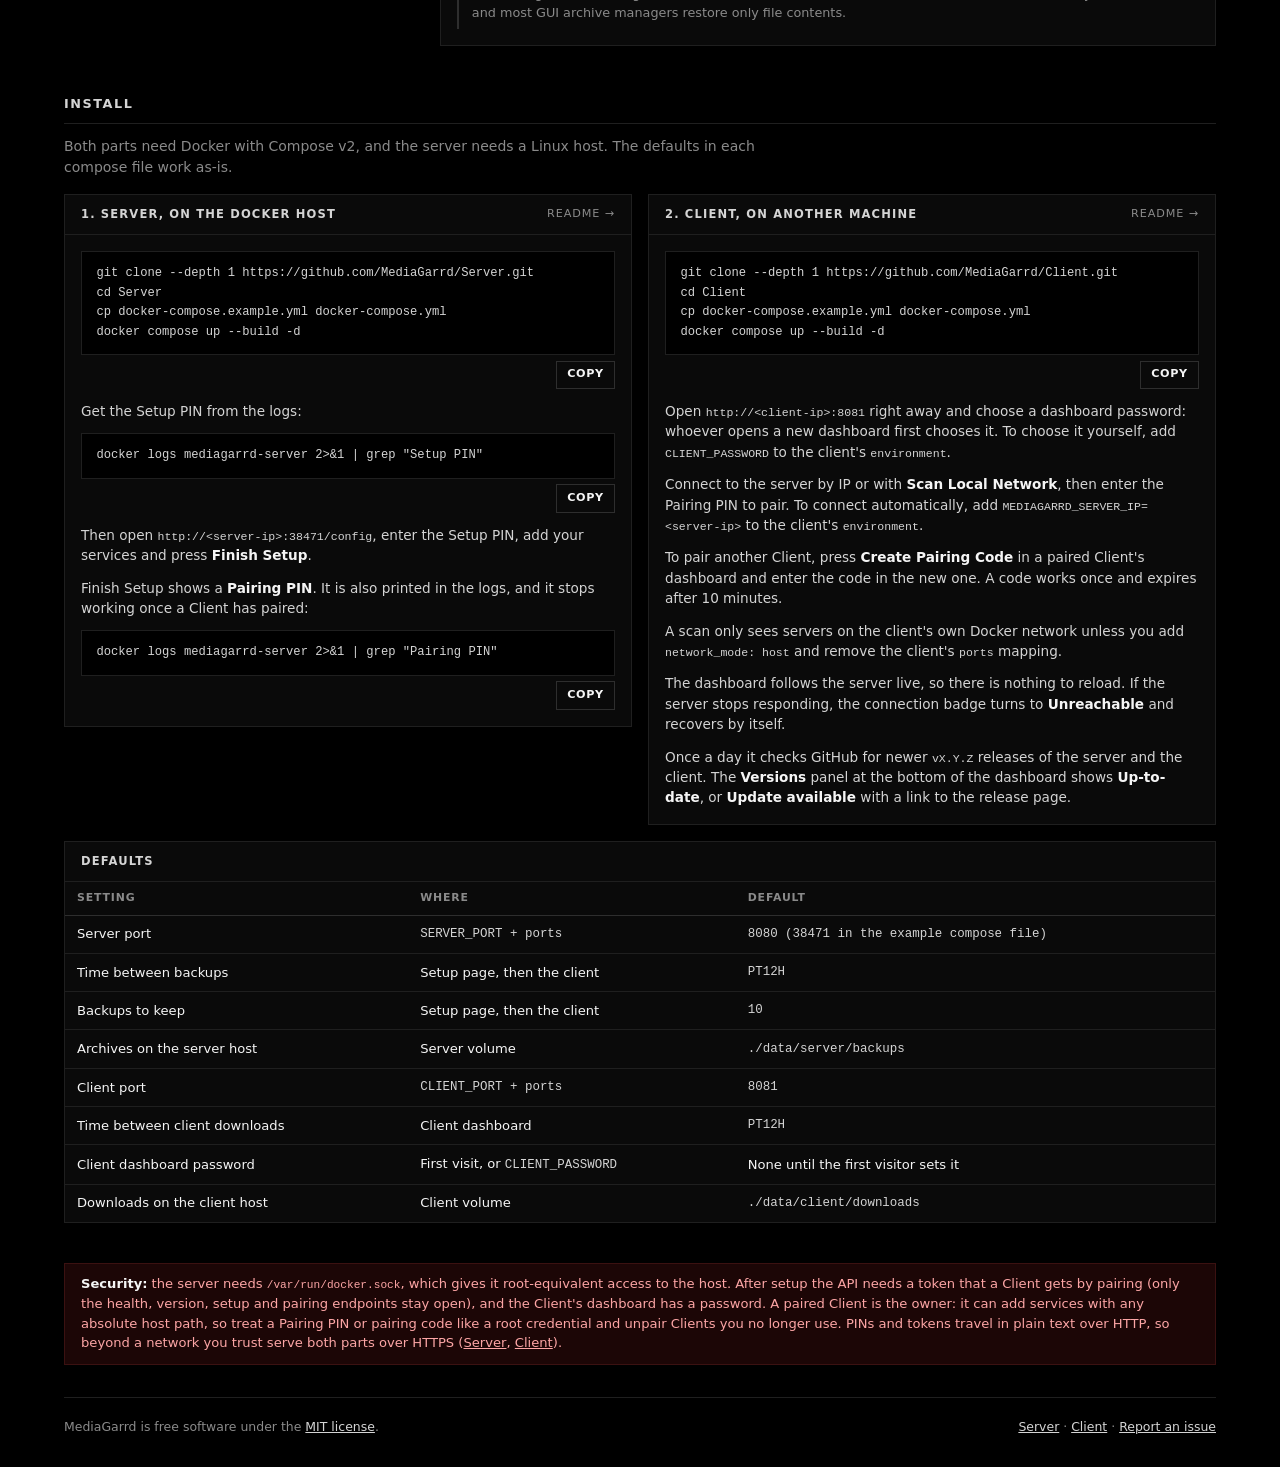
==== commit 637f8a1a: "Update auth flow, improve demo." ====
--- a/docs/index.html
+++ b/docs/index.html
@@ -4,8 +4,8 @@
   <meta charset="UTF-8">
   <meta name="viewport" content="width=device-width, initial-scale=1.0">
   <title>MediaGarrd</title>
-  <meta name="description" content="Scheduled, self-hosted backups for the services you run in Docker, with a client that pulls every archive off the host.">
-  <link rel="icon" href="assets/mediagarrd_logo.png">
+  <meta name="description" content="Scheduled, self-hosted backups for the services you run in Docker, with a client that downloads the newest archive to another machine.">
+  <link rel="icon" href="assets/mediagarrd_logo-128.png">
   <link rel="stylesheet" href="css/mediagarrd.css">
   <link rel="stylesheet" href="css/site.css">
   <script type="module" src="js/main.js"></script>
@@ -13,7 +13,7 @@
 <body>
   <header class="topbar">
     <a class="brand brand-link" href="#top">
-      <img class="brand-logo" src="assets/mediagarrd_logo.png" alt="">
+      <img class="brand-logo" src="assets/mediagarrd_logo-128.png" alt="" width="34" height="34">
       <span class="brand">
         <span class="brand-title">MediaGarrd</span>
         <span class="brand-sub">Self-hosted backups</span>
@@ -34,11 +34,11 @@
   <div class="page" id="top">
     <section class="panel hero">
       <div class="hero-copy">
-        <p class="section-label">Open source &middot; GPLv3</p>
+        <p class="section-label">Open source &middot; MIT</p>
         <h1>Scheduled backups for everything you self-host.</h1>
         <p class="lead">
           MediaGarrd zips the configuration of the services on your Docker host on a schedule, keeps the newest archives,
-          and has a client on another machine pull every new archive off the host. Any service can be backed up:
+          and has a client on another machine download the newest archive. Any service can be backed up:
           you give it a name and the host paths that matter.
         </p>
         <div class="button-row hero-actions">
@@ -91,7 +91,9 @@
             <li>Backs up every service on an interval (12 hours by default) and keeps the newest archives.</li>
             <li>Never starts the helper containers. It only creates them, with the paths mounted read-only, and reads the files out through the Docker API.</li>
             <li>Stores settings and services in a database on a mounted volume, so they survive rebuilds.</li>
-            <li>Is set up once from <code>/config</code>, unlocked with a PIN from its logs.</li>
+            <li>Is set up once from <code>/config</code>, unlocked with a Setup PIN from its logs.</li>
+            <li>Shows a Pairing PIN when setup finishes (it is also in the logs). After setup the API needs the token a Client gets by pairing; only the health, version, setup and pairing endpoints stay open.</li>
+            <li>Needs a Linux host.</li>
           </ul>
         </div>
       </section>
@@ -104,7 +106,9 @@
             <li>Downloads the latest archive on an interval (12 hours by default). These copies get an <code>-AD</code> suffix.</li>
             <li>Starts a backup, downloads any archive, and shows the server's status live: the state flips between Running and Idle as soon as a run starts or finishes, and the archive list refreshes on its own.</li>
             <li>Shows when the server or the client is unreachable, and when a newer release is available.</li>
-            <li>Changes the server's settings and services after setup.</li>
+            <li>Pairs with a server using its Pairing PIN, or a pairing code created by a client that is already paired.</li>
+            <li>Once paired, changes the server's settings and services.</li>
+            <li>Protects its dashboard with a password: the first visitor chooses it, or you set <code>CLIENT_PASSWORD</code>.</li>
           </ul>
         </div>
       </section>
@@ -124,66 +128,16 @@
 
     <h2 class="section-title" id="demo">Demo</h2>
     <p class="section-intro">
-      These are the real Server and Client pages, running in your browser against a simulated server. Nothing leaves this page.
-      Start with the server's first-time setup, then manage it from the client. The client dashboard updates live, with no refreshing.
+      This is the Client dashboard, running in your browser against a simulated server that is already set up. Nothing leaves this page.
+      Connect to the server, pair with the Pairing PIN from its logs, then change its configuration and run backups. The dashboard updates live, with no refreshing.
+      The real Client also asks for a dashboard password on first visit, which the demo leaves out.
     </p>
-
-    <div class="demo-tabs view-toggle" role="tablist" aria-label="Demo">
-      <button type="button" role="tab" data-demo-tab="setup" aria-pressed="true">1. Server Setup</button>
-      <button type="button" role="tab" data-demo-tab="client" aria-pressed="false">2. Client</button>
-    </div>
 
     <div class="demo-layout">
       <div class="demo-window">
-        <div class="window-chrome"><span></span><span></span><span></span><code data-window-url>http://192.168.1.20:38471/config</code></div>
-
-        <div class="demo-screen" data-demo="setup" id="setupDemo">
-          <header class="topbar">
-            <div class="brand">
-              <span class="brand-title">MediaGarrd</span>
-              <span class="brand-sub">Server Configuration</span>
-            </div>
-          </header>
-
-          <div class="demo-body">
-            <section class="panel pin-panel" data-pin>
-              <div class="panel-header"><span class="panel-title">Setup PIN</span></div>
-              <form class="panel-body">
-                <div class="field-group">
-                  <label class="field-label" for="pin">Enter the PIN printed in the server logs</label>
-                  <input id="pin" name="pin" inputmode="numeric" autocomplete="off" pattern="[0-9]{6}" maxlength="6" title="The 6-digit PIN from the server logs" required>
-                  <p class="note error-text" data-error></p>
-                </div>
-                <button type="submit">Unlock</button>
-              </form>
-            </section>
-
-            <div data-setup-workspace hidden>
-              <div class="banner" data-banner role="status"></div>
-              <section class="panel" data-finished hidden>
-                <div class="panel-body">
-                  <p class="finished-text">This is where the server's web page stops. From here on you manage it from the client, on another machine.</p>
-                  <div class="button-row"><button type="button" data-open-client>Continue to the Client</button></div>
-                </div>
-              </section>
-              <div class="workspace" data-setup-content>
-                <div class="stack">
-                  <section class="panel" data-settings></section>
-                  <section class="panel" data-finish>
-                    <div class="panel-header"><span class="panel-title">Finish Setup</span></div>
-                    <div class="panel-body">
-                      <p class="note">Once finished, this page is disabled. Later changes go through the API or the MediaGarrd Client.</p>
-                      <div class="button-row"><button type="button">Finish Setup</button></div>
-                    </div>
-                  </section>
-                </div>
-                <section class="panel" data-services></section>
-              </div>
-            </div>
-          </div>
-        </div>
-
-        <div class="demo-screen" data-demo="client" id="clientDemo" hidden>
+        <div class="window-chrome"><span></span><span></span><span></span><code data-window-url>http://192.168.1.50:8081/</code></div>
+
+        <div class="demo-screen" id="clientDemo">
           <header class="topbar">
             <div class="brand">
               <span class="brand-title">MediaGarrd</span>
@@ -241,6 +195,28 @@
                     <div class="stat-row"><span class="stat-key">State</span><span class="stat-val"><span class="tag" data-state>Idle</span></span></div>
                   </div>
                 </div>
+                <div class="panel-body" data-pairing hidden>
+                  <form data-pair-form>
+                    <div class="section-label">Pair with this server</div>
+                    <div class="field-group">
+                      <input name="pin" type="text" autocomplete="off" spellcheck="false" placeholder="PIN or pairing code" aria-label="PIN or pairing code" required>
+                      <p class="note" data-pair-note></p>
+                    </div>
+                    <button type="submit" class="full">Pair</button>
+                  </form>
+                  <div data-manage hidden>
+                    <div class="section-label">Pairing</div>
+                    <div class="button-row">
+                      <button type="button" class="ghost" data-create-code>Create Pairing Code</button>
+                      <button type="button" class="danger" data-unpair>Unpair</button>
+                    </div>
+                    <div class="code-box" data-code-box hidden>
+                      <span class="code" data-code></span>
+                      <span class="note" data-code-expiry></span>
+                    </div>
+                    <p class="note">A pairing code lets one more client pair with this server. It works once and expires after 10 minutes.</p>
+                  </div>
+                </div>
                 <div class="panel-body">
                   <div class="section-label">Actions</div>
                   <div class="button-row">
@@ -273,9 +249,9 @@
                   <table>
                     <thead>
                       <tr>
-                        <th class="sortable" data-sort-key="fileName">File <span class="sort-indicator"></span></th>
-                        <th class="sortable" data-sort-key="sizeBytes">Size <span class="sort-indicator"></span></th>
-                        <th class="sortable" data-sort-key="createdAt">Created <span class="sort-indicator"></span></th>
+                        <th class="sortable" data-sort-key="fileName" aria-sort="none"><button type="button" class="sort-btn">File <span class="sort-indicator" aria-hidden="true"></span></button></th>
+                        <th class="sortable" data-sort-key="sizeBytes" aria-sort="none"><button type="button" class="sort-btn">Size <span class="sort-indicator" aria-hidden="true"></span></button></th>
+                        <th class="sortable" data-sort-key="createdAt" aria-sort="none"><button type="button" class="sort-btn">Created <span class="sort-indicator" aria-hidden="true"></span></button></th>
                         <th class="actions-cell">Get</th>
                       </tr>
                     </thead>
@@ -306,29 +282,17 @@
         </section>
         <section class="panel">
           <div class="panel-header"><span class="panel-title">What to try</span></div>
-          <ol class="panel-body steps" data-steps="setup">
-            <li>Copy the <strong>Setup PIN</strong> from the logs above and unlock the page. Each PIN works once, and a new one is printed after 5 wrong tries.</li>
-            <li>Change the backup settings, or keep the defaults.</li>
-            <li>Add a service with one or more host paths, for example <code>radarr</code> with <code>/srv/radarr/config</code>.</li>
-            <li>Press <strong>Finish Setup</strong>. From now on the server is managed from the client.</li>
-          </ol>
-          <ol class="panel-body steps" data-steps="client" hidden>
+          <ol class="panel-body steps">
             <li>Press <strong>Scan Local Network</strong>, or connect to <code>192.168.1.20</code> by IP.</li>
+            <li>Copy the <strong>Pairing PIN</strong> from the Server Logs above and press <strong>Pair</strong>. The Client confirms the pairing with its first request, and the PIN then stops working.</li>
             <li><strong>Run Backup Now</strong> and watch a new archive appear.</li>
             <li>Download an archive with <strong>&darr;</strong> or <strong>Download Latest</strong>.</li>
-            <li>Open <strong>Server Config</strong> to change settings or services after setup.</li>
+            <li>Open <strong>Server Config</strong> to change the settings or add a service.</li>
+            <li>Press <strong>Create Pairing Code</strong> and copy the code, then press <strong>Unpair</strong> and paste the code into the pairing box. Unpairing the last Client reopens pairing and logs a new Pairing PIN.</li>
             <li>Skip ahead in time below to see scheduled backups and pickups.</li>
-            <li>Press <strong>Take server offline</strong> to see the connection drop.</li>
           </ol>
         </section>
-        <section class="panel" data-example-setup hidden>
-          <div class="panel-header"><span class="panel-title">Server Not Set Up</span></div>
-          <div class="panel-body">
-            <p class="note">The server only accepts changes from the client after its first-time setup. Finish it in step 1, or skip it:</p>
-            <div class="button-row"><button type="button" class="ghost">Use Example Setup</button></div>
-          </div>
-        </section>
-        <section class="panel" data-client-only hidden>
+        <section class="panel">
           <div class="panel-header">
             <span class="panel-title">Client Downloads</span>
             <button type="button" class="ghost small" data-fast-forward>Skip 12 Hours</button>
@@ -338,15 +302,6 @@
             <ul class="downloads td-mono" data-downloads></ul>
           </div>
         </section>
-        <section class="panel" data-client-only hidden>
-          <div class="panel-header"><span class="panel-title">Simulate</span></div>
-          <div class="panel-body">
-            <p class="note">Cut the connection to see how the dashboard reacts.</p>
-            <div class="button-row">
-              <button type="button" class="ghost" data-simulate-offline>Take server offline</button>
-            </div>
-          </div>
-        </section>
         <button type="button" class="ghost full" data-reset>Reset Demo</button>
       </aside>
     </div>
@@ -362,7 +317,7 @@
         </div>
         <div class="field-group">
           <label class="field-label">Hours between backups
-            <input name="intervalHours" type="number" min="0.25" step="0.25" required>
+            <input name="intervalHours" type="number" min="0.25" max="8760" step="0.25" required>
           </label>
         </div>
         <div class="field-group">
@@ -405,7 +360,7 @@
     <template id="pathTemplate">
       <div class="input-row">
         <input name="path" placeholder="/srv/appdata/radarr/config" pattern="/.+" title="An absolute host path starting with /" aria-label="Host path" required>
-        <button type="button" class="ghost" title="Remove path">&times;</button>
+        <button type="button" class="ghost" title="Remove path" aria-label="Remove path">&times;</button>
       </div>
     </template>
 
@@ -425,7 +380,7 @@
         <td class="td-mono" data-file></td>
         <td data-size></td>
         <td class="td-muted" data-created></td>
-        <td class="actions-cell"><button type="button" class="ghost icon-btn" title="Download this backup">↓</button></td>
+        <td class="actions-cell"><button type="button" class="ghost icon-btn" title="Download this backup" aria-label="Download this backup">↓</button></td>
       </tr>
     </template>
 
@@ -454,7 +409,7 @@
           <div class="code-block"><pre class="terminal">sudo ./mgrecover.sh 20261026-120000-000-media-backup.zip</pre><button type="button" class="ghost small" data-copy>Copy</button></div>
           <p>To preview, <code>-n</code> prints the plan and writes nothing. To look inside a backup, <code>-C &lt;dir&gt;</code> restores under that directory instead of <code>/</code> and creates no symbolic links.</p>
           <div class="code-block"><pre class="terminal">sudo ./mgrecover.sh -n 20261026-120000-000-media-backup.zip
-./mgrecover.sh -C /tmp/restore 20261026-120000-000-media-backup.zip</pre><button type="button" class="ghost small" data-copy>Copy</button></div>
+sudo ./mgrecover.sh -C /tmp/restore 20261026-120000-000-media-backup.zip</pre><button type="button" class="ghost small" data-copy>Copy</button></div>
           <div class="callout">
             Without mgrecover, <code>sudo bsdtar -xpPf &lt;archive&gt;.zip -C /</code> extracts every entry exactly as stored, including links whose targets are missing, with none of these checks. <code>unzip</code> 6.00 doesn't restore owners, and Python's <code>zipfile</code> and most GUI archive managers restore only file contents.
           </div>
@@ -463,7 +418,7 @@
     </div>
 
     <h2 class="section-title" id="install">Install</h2>
-    <p class="section-intro">Both parts need Docker with Compose v2. The defaults in each compose file work as-is.</p>
+    <p class="section-intro">Both parts need Docker with Compose v2, and the server needs a Linux host. The defaults in each compose file work as-is.</p>
     <div class="workspace even">
       <section class="panel">
         <div class="panel-header"><span class="panel-title">1. Server, on the Docker host</span><a class="small-link" href="https://github.com/MediaGarrd/Server#readme">README &rarr;</a></div>
@@ -472,9 +427,11 @@
 cd Server
 cp docker-compose.example.yml docker-compose.yml
 docker compose up --build -d</pre><button type="button" class="ghost small" data-copy>Copy</button></div>
-          <p>Get the setup PIN from the logs:</p>
+          <p>Get the Setup PIN from the logs:</p>
           <div class="code-block"><pre class="terminal">docker logs mediagarrd-server 2>&amp;1 | grep "Setup PIN"</pre><button type="button" class="ghost small" data-copy>Copy</button></div>
-          <p>Then open <code>http://&lt;server-ip&gt;:38471/config</code>, enter the PIN, add your services and press <strong>Finish Setup</strong>.</p>
+          <p>Then open <code>http://&lt;server-ip&gt;:38471/config</code>, enter the Setup PIN, add your services and press <strong>Finish Setup</strong>.</p>
+          <p>Finish Setup shows a <strong>Pairing PIN</strong>. It is also printed in the logs, and it stops working once a Client has paired:</p>
+          <div class="code-block"><pre class="terminal">docker logs mediagarrd-server 2>&amp;1 | grep "Pairing PIN"</pre><button type="button" class="ghost small" data-copy>Copy</button></div>
         </div>
       </section>
       <section class="panel">
@@ -484,8 +441,10 @@
 cd Client
 cp docker-compose.example.yml docker-compose.yml
 docker compose up --build -d</pre><button type="button" class="ghost small" data-copy>Copy</button></div>
-          <p>Open <code>http://&lt;client-ip&gt;:8081</code> and connect to the server by IP. To connect without opening the page, add <code>MEDIAGARRD_SERVER_IP=&lt;server-ip&gt;</code> to the client's <code>environment</code>.</p>
-          <p>A scan only sees servers on the client's own Docker network unless you add <code>network_mode: host</code>.</p>
+          <p>Open <code>http://&lt;client-ip&gt;:8081</code> right away and choose a dashboard password: whoever opens a new dashboard first chooses it. To choose it yourself, add <code>CLIENT_PASSWORD</code> to the client's <code>environment</code>.</p>
+          <p>Connect to the server by IP or with <strong>Scan Local Network</strong>, then enter the Pairing PIN to pair. To connect automatically, add <code>MEDIAGARRD_SERVER_IP=&lt;server-ip&gt;</code> to the client's <code>environment</code>.</p>
+          <p>To pair another Client, press <strong>Create Pairing Code</strong> in a paired Client's dashboard and enter the code in the new one. A code works once and expires after 10 minutes.</p>
+          <p>A scan only sees servers on the client's own Docker network unless you add <code>network_mode: host</code> and remove the client's <code>ports</code> mapping.</p>
           <p>The dashboard follows the server live, so there is nothing to reload. If the server stops responding, the connection badge turns to <strong>Unreachable</strong> and recovers by itself.</p>
           <p>Once a day it checks GitHub for newer <code>vX.Y.Z</code> releases of the server and the client. The <strong>Versions</strong> panel at the bottom of the dashboard shows <strong>Up-to-date</strong>, or <strong>Update available</strong> with a link to the release page.</p>
         </div>
@@ -496,12 +455,13 @@
           <table>
             <thead><tr><th>Setting</th><th>Where</th><th>Default</th></tr></thead>
             <tbody>
-              <tr><td>Server port</td><td class="td-mono">SERVER_PORT + ports</td><td class="td-mono">38471</td></tr>
+              <tr><td>Server port</td><td class="td-mono">SERVER_PORT + ports</td><td class="td-mono">8080 (38471 in the example compose file)</td></tr>
               <tr><td>Time between backups</td><td>Setup page, then the client</td><td class="td-mono">PT12H</td></tr>
               <tr><td>Backups to keep</td><td>Setup page, then the client</td><td class="td-mono">10</td></tr>
               <tr><td>Archives on the server host</td><td>Server volume</td><td class="td-mono">./data/server/backups</td></tr>
               <tr><td>Client port</td><td class="td-mono">CLIENT_PORT + ports</td><td class="td-mono">8081</td></tr>
               <tr><td>Time between client downloads</td><td>Client dashboard</td><td class="td-mono">PT12H</td></tr>
+              <tr><td>Client dashboard password</td><td>First visit, or <span class="td-mono">CLIENT_PASSWORD</span></td><td>None until the first visitor sets it</td></tr>
               <tr><td>Downloads on the client host</td><td>Client volume</td><td class="td-mono">./data/client/downloads</td></tr>
             </tbody>
           </table>
@@ -511,12 +471,14 @@
 
     <div class="banner visible security">
       <strong>Security:</strong> the server needs <code>/var/run/docker.sock</code>, which gives it root-equivalent access to the host.
-      After setup its API is unauthenticated, so don't expose the server port to untrusted networks.
-      Client authentication is <a href="https://github.com/MediaGarrd/Client/issues/8">planned</a>.
+      After setup the API needs a token that a Client gets by pairing (only the health, version, setup and pairing endpoints stay open), and the Client's dashboard has a password.
+      A paired Client is the owner: it can add services with any absolute host path, so treat a Pairing PIN or pairing code like a root credential and unpair Clients you no longer use.
+      PINs and tokens travel in plain text over HTTP, so beyond a network you trust serve both parts over HTTPS
+      (<a href="https://github.com/MediaGarrd/Server/blob/main/docs/https.md">Server</a>, <a href="https://github.com/MediaGarrd/Client/blob/main/docs/https.md">Client</a>).
     </div>
 
     <footer class="site-footer">
-      <span>MediaGarrd is free software under the <a href="https://github.com/MediaGarrd/MediaGarrd/blob/main/LICENSE">GPLv3</a>.</span>
+      <span>MediaGarrd is free software under the <a href="https://github.com/MediaGarrd/MediaGarrd/blob/main/LICENSE">MIT license</a>.</span>
       <span>
         <a href="https://github.com/MediaGarrd/Server">Server</a> &middot;
         <a href="https://github.com/MediaGarrd/Client">Client</a> &middot;
--- a/docs/css/mediagarrd.css
+++ b/docs/css/mediagarrd.css
@@ -3,14 +3,13 @@
   --surface: #0a0a0a;
   --surface-raised: #111;
   --ink: #f5f5f5;
-  --muted: #737373;
+  --muted: #8a8a8a;
   --subtle: #404040;
   --border: #1f1f1f;
   --border-mid: #2e2e2e;
   --accent: #f5f5f5;
   --accent-dim: #d4d4d4;
   --ok: #22c55e;
-  --warn: #ef4444;
   --mono: "JetBrains Mono", "Fira Code", ui-monospace, monospace;
 }
 
@@ -74,8 +73,6 @@
 }
 .conn-badge.ok { color: #a3e8bc; border-color: #1e3b2a; }
 .conn-badge.ok .dot { background: var(--ok); box-shadow: 0 0 6px var(--ok); }
-.conn-badge.down { color: #fca5a5; border-color: #3b1111; }
-.conn-badge.down .dot { background: var(--warn); box-shadow: 0 0 6px var(--warn); }
 .conn-badge.checking { color: var(--accent-dim); }
 .conn-badge.checking .dot { background: #a3a3a3; }
 
@@ -90,7 +87,6 @@
 
 .panel { background: var(--surface); border: 1px solid var(--border); }
 .panel.wide { grid-column: 1 / -1; }
-.stack { display: flex; flex-direction: column; gap: 1rem; }
 .panel-header {
   display: flex;
   align-items: center;
@@ -130,6 +126,7 @@
   transition: border-color 150ms;
 }
 input:focus, select:focus { border-color: var(--subtle); }
+input:focus-visible, select:focus-visible, button:focus-visible { outline: 2px solid var(--accent); outline-offset: 2px; }
 input::placeholder { color: var(--muted); }
 
 button {
@@ -147,7 +144,7 @@
   transition: background 120ms, color 120ms, border-color 120ms, transform 70ms, box-shadow 120ms;
 }
 button:hover { background: var(--accent-dim); border-color: var(--accent-dim); }
-button:active, button.clicked { transform: translateY(1px) scale(0.98); box-shadow: inset 0 0 0 2px #000; }
+button:active { transform: translateY(1px) scale(0.98); box-shadow: inset 0 0 0 2px #000; }
 button:disabled { cursor: not-allowed; opacity: 0.62; transform: none; }
 button.ghost { background: transparent; color: var(--ink); border-color: var(--border-mid); }
 button.ghost:hover { border-color: var(--subtle); background: var(--surface-raised); }
@@ -197,28 +194,6 @@
 .stat-key { color: var(--muted); font-size: 0.75rem; letter-spacing: 0.03em; }
 .stat-val { font-weight: 600; text-align: right; font-variant-numeric: tabular-nums; }
 
-.version-list { display: grid; grid-template-columns: 1fr 1fr; gap: 1rem; padding: 1rem; }
-@media (max-width: 900px) { .version-list { grid-template-columns: 1fr; } }
-.version-row {
-  display: flex;
-  flex-wrap: wrap;
-  align-items: baseline;
-  gap: 0.3rem 0.75rem;
-  padding: 0.7rem 0.9rem;
-  background: var(--surface-raised);
-  border: 1px solid var(--border);
-  font-size: 0.83rem;
-}
-.version-name { min-width: 3.5rem; color: var(--muted); font-size: 0.75rem; letter-spacing: 0.03em; }
-.version-number { font-family: var(--mono); font-weight: 600; font-variant-numeric: tabular-nums; }
-.version-state { margin-left: auto; text-align: right; font-weight: 600; }
-.version-row.current .version-state { color: #a3e8bc; }
-.version-row.unknown .version-state,
-.version-row.checking .version-state { color: var(--muted); font-weight: 400; }
-.version-row.outdated { background: #1c0606; border-color: #3b1111; color: #fca5a5; }
-.version-row.outdated .version-name { color: #fca5a5; }
-.release-link { flex-basis: 100%; color: inherit; font-size: 0.78rem; text-decoration: underline; text-underline-offset: 2px; }
-
 .tag {
   display: inline-block;
   padding: 0.12rem 0.45rem;
@@ -263,8 +238,10 @@
   color: var(--muted);
   border-bottom: 1px solid var(--border-mid);
 }
-thead th.sortable { cursor: pointer; user-select: none; transition: color 120ms; white-space: nowrap; }
+thead th.sortable { white-space: nowrap; }
 thead th.sortable:hover, thead th.sortable.active { color: var(--accent-dim); }
+thead th .sort-btn { background: none; border: none; padding: 0; cursor: pointer; transform: none; box-shadow: none; color: inherit; font: inherit; letter-spacing: inherit; text-transform: inherit; user-select: none; transition: color 120ms; }
+thead th .sort-btn:hover { background: none; color: var(--accent-dim); }
 .sort-indicator { margin-left: 0.25rem; font-size: 0.65rem; color: var(--subtle); vertical-align: middle; }
 thead th.sortable.active .sort-indicator { color: var(--accent-dim); }
 tbody tr { border-bottom: 1px solid var(--border); transition: background 100ms; }
@@ -273,7 +250,6 @@
 tbody td { padding: 0.55rem 0.75rem; vertical-align: middle; }
 .td-mono { font-family: var(--mono); font-size: 0.78rem; color: var(--accent-dim); white-space: pre-line; word-break: break-all; }
 .td-muted { color: var(--muted); }
-.td-id { font-size: 0.7rem; }
 .actions-cell { text-align: right; white-space: nowrap; }
 .actions-cell button + button { margin-left: 0.4rem; }
 .empty-state { padding: 2.5rem 1rem; text-align: center; color: var(--muted); font-size: 0.83rem; }
--- a/docs/css/site.css
+++ b/docs/css/site.css
@@ -118,12 +118,10 @@
   overflow-x: auto;
   white-space: pre;
 }
-.code-block { position: relative; }
-.code-block .terminal { padding-right: 4.5rem; }
-.code-block [data-copy] { position: absolute; top: 0.45rem; right: 0.45rem; }
+.terminal mark { background: var(--ink); color: var(--bg); font-weight: 700; padding: 0 0.25em; }
+.code-block [data-copy] { display: block; margin: 0.35rem 0 0 auto; }
 .callout { border-left: 2px solid var(--border-mid); padding: 0.4rem 0 0.4rem 0.8rem; color: var(--muted); font-size: 0.8rem; }
 
-.demo-tabs { display: inline-flex; margin-bottom: 1rem; }
 .demo-layout { display: grid; grid-template-columns: minmax(0, 1fr) 300px; gap: 1rem; align-items: start; }
 .demo-window { border: 1px solid var(--border-mid); background: var(--bg); min-width: 0; }
 .window-chrome {
@@ -150,11 +148,10 @@
 .demo-screen .topbar { position: static; }
 .demo-body { padding: 1rem; min-height: 520px; }
 .demo-body .workspace { grid-template-columns: minmax(0, 320px) minmax(0, 1fr); }
-.pin-panel { max-width: 360px; margin: 3rem auto; }
-.finished-text { font-size: 0.9rem; color: var(--accent-dim); margin-bottom: 1rem; }
-.error-text { color: #fca5a5; }
 .field-label > input { margin-top: 0.4rem; }
 .table-scroll { overflow-x: auto; }
+.code-box { display: flex; flex-wrap: wrap; align-items: baseline; justify-content: space-between; gap: 0.25rem 0.75rem; margin-top: 0.75rem; padding: 0.6rem 0.75rem; border: 1px solid var(--border-mid); background: var(--bg); }
+.code-box .code { font-family: var(--mono); font-size: 1.05rem; letter-spacing: 0.08em; user-select: all; }
 
 .demo-side { display: flex; flex-direction: column; gap: 1rem; }
 .demo-side .terminal { border: none; max-height: 220px; overflow-y: auto; white-space: pre-wrap; word-break: break-word; }
@@ -192,6 +189,7 @@
 }
 
 @media (max-width: 900px) {
+  html { scroll-padding-top: 8rem; }
   .hero { grid-template-columns: 1fr; padding: 1.75rem 1.25rem; }
   .flow { grid-template-columns: 1fr; }
   .flow-arrow { width: auto; height: 1.25rem; }
